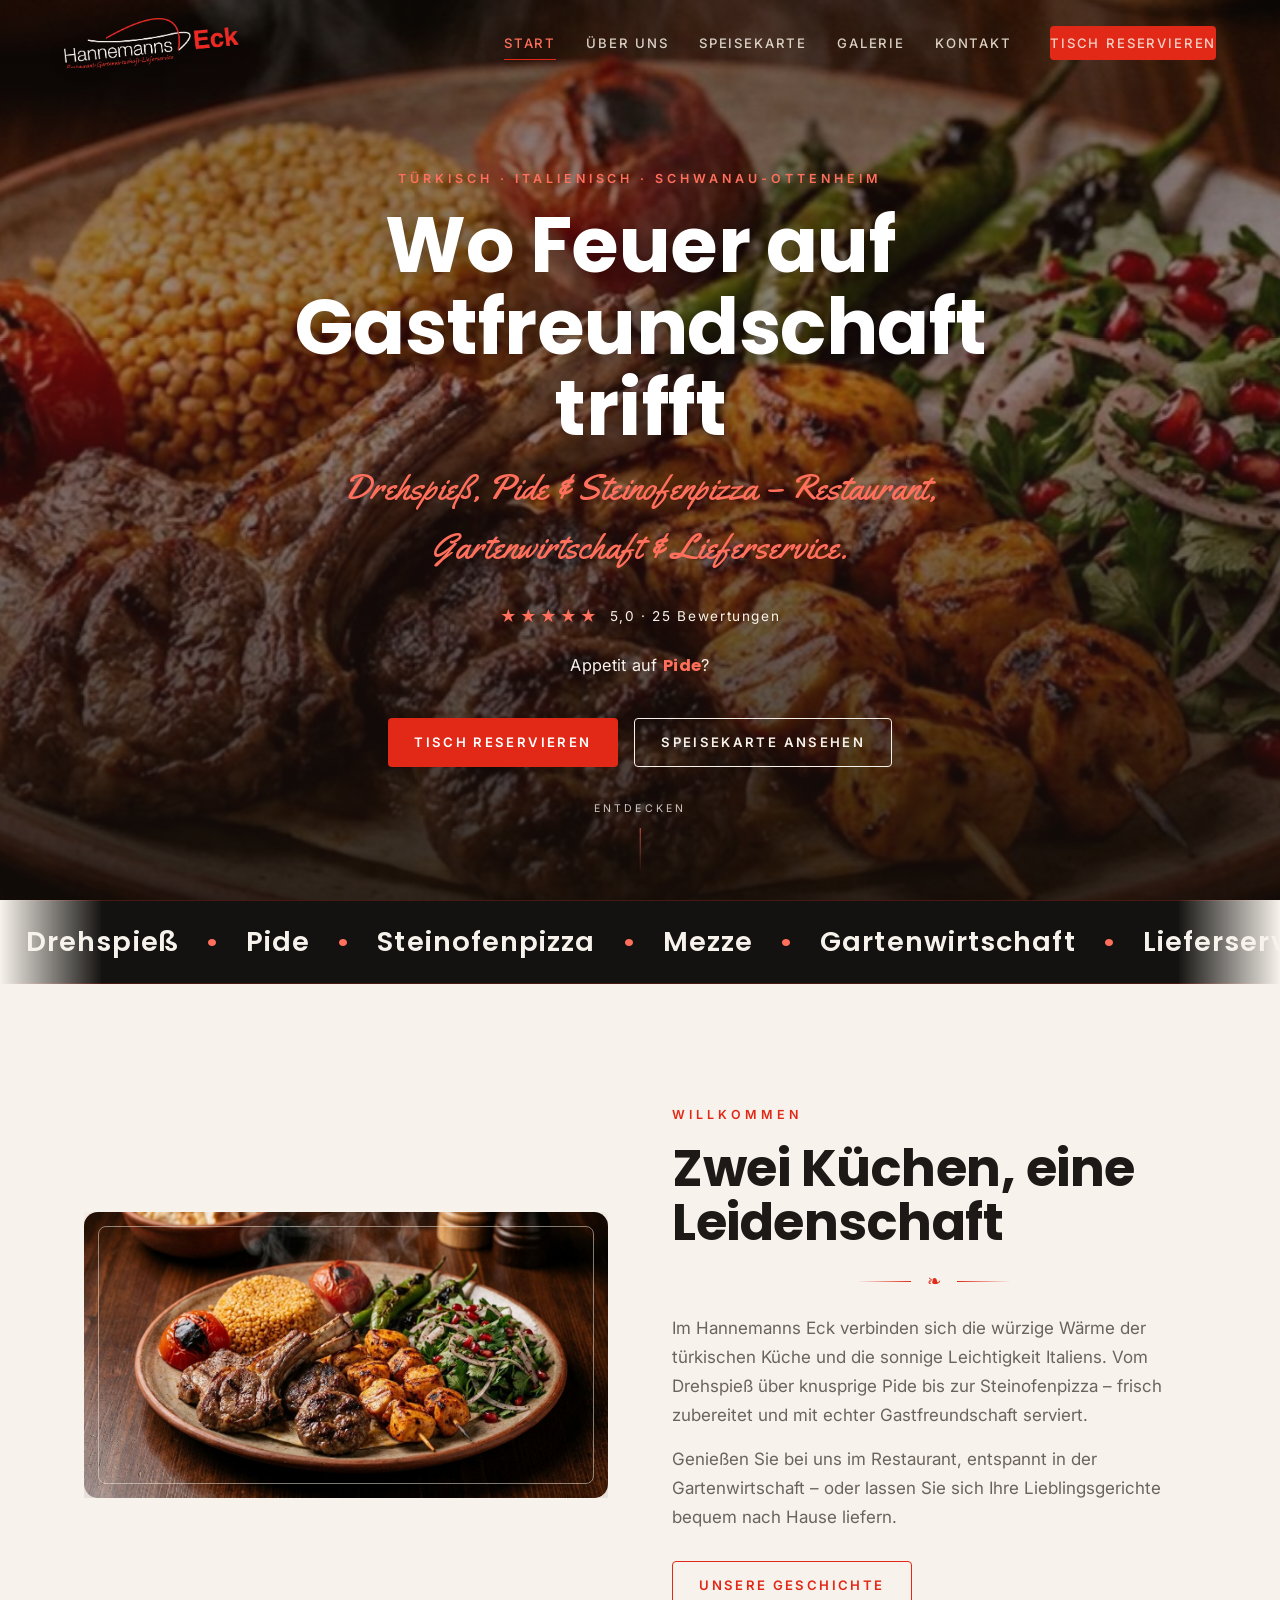
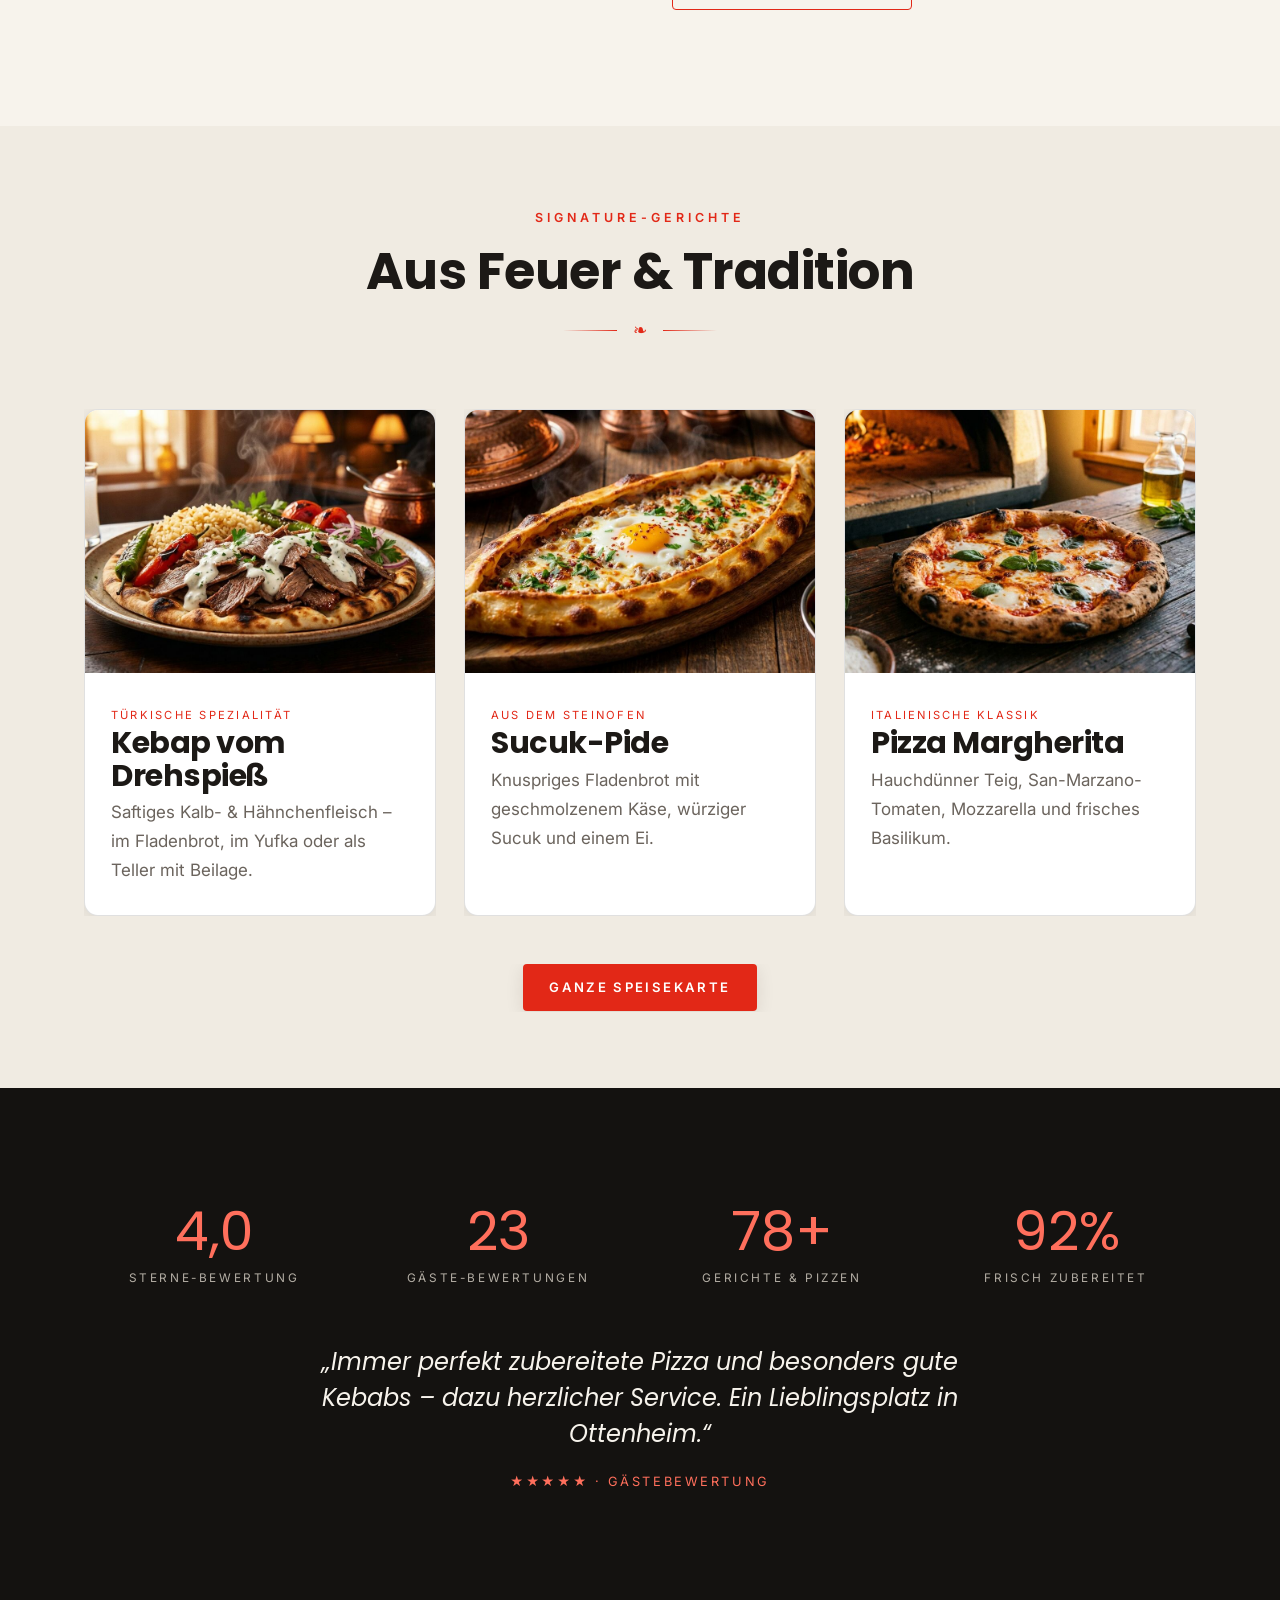
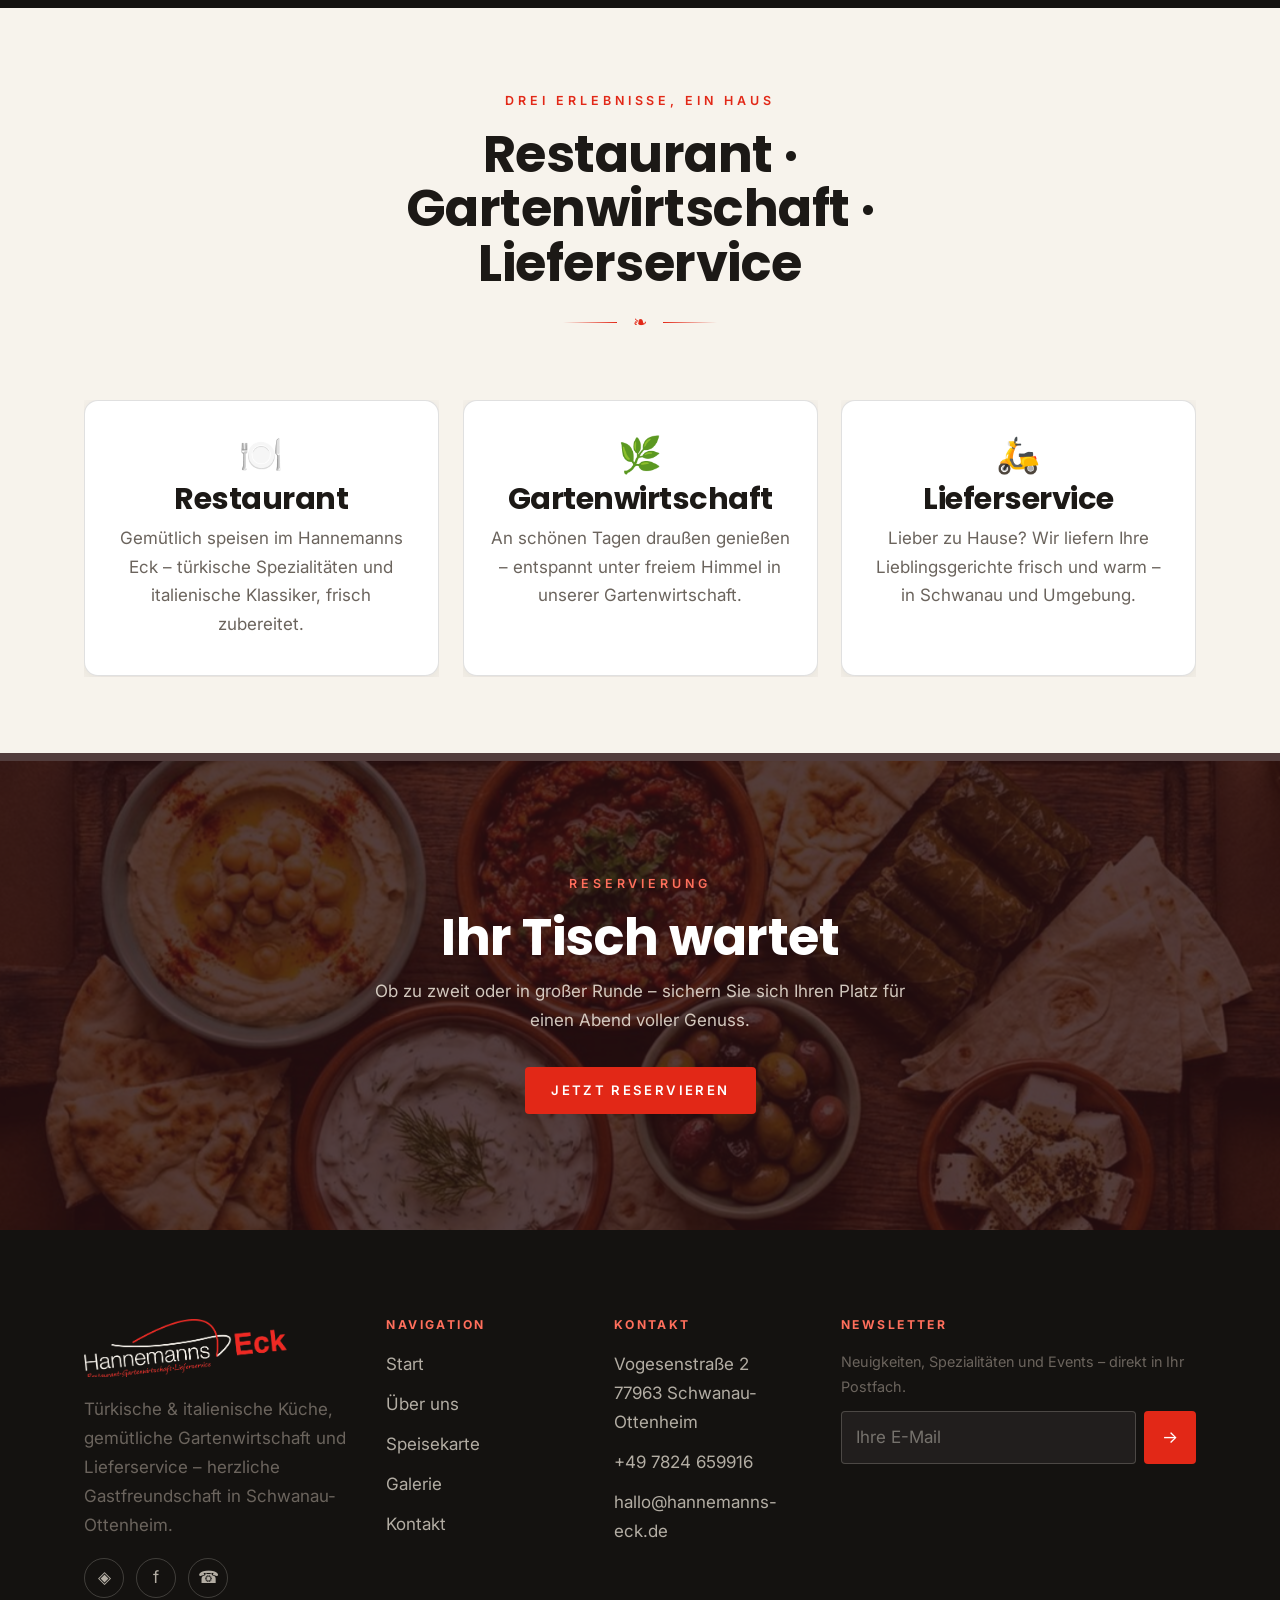
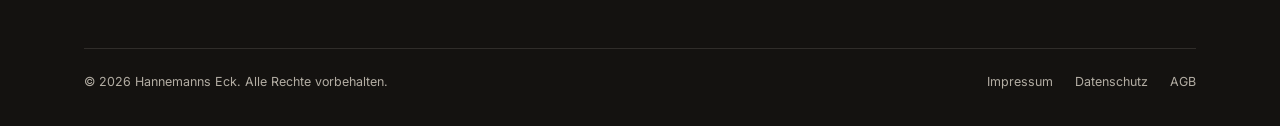
==== index.html @ 6a1253d5 "s" ====
<!DOCTYPE html>
<html lang="de">
<head>
  <meta charset="UTF-8" />
  <script>document.documentElement.className += ' js';</script>
  <meta name="viewport" content="width=device-width, initial-scale=1.0" />
  <title>Hannemanns Eck – Türkische & Italienische Küche in Schwanau</title>
  <meta name="description" content="Hannemanns Eck in Schwanau-Ottenheim – türkische & italienische Küche: Kebap vom Drehspieß, Pide, Pizza aus dem Steinofen. Restaurant, Gartenwirtschaft & Lieferservice. 5,0/5 Sterne. Jetzt Tisch reservieren." />
  <link rel="canonical" href="https://www.hannemanns-eck.de/" />
  <meta name="theme-color" content="#141210" />
  <!-- Open Graph -->
  <meta property="og:type" content="restaurant" />
  <meta property="og:title" content="Hannemanns Eck – Türkische & Italienische Küche" />
  <meta property="og:description" content="Mediterrane Gastfreundschaft in Schwanau – vom Holzkohlegrill bis zur Steinofenpizza." />
  <meta property="og:locale" content="de_DE" />
  <meta property="og:image" content="assets/img/kebap.png" />
  <link rel="icon" type="image/x-icon" href="assets/img/favicon.ico" />
  <link rel="icon" type="image/png" sizes="32x32" href="assets/img/favicon-32.png" />
  <link rel="icon" type="image/png" sizes="16x16" href="assets/img/favicon-16.png" />
  <link rel="apple-touch-icon" href="assets/img/apple-touch-icon.png" />
  <link rel="stylesheet" href="assets/css/style.css" />
  <!-- Strukturierte Daten: lokale Gastronomie -->
  <script type="application/ld+json">
  {
    "@context": "https://schema.org",
    "@type": "Restaurant",
    "name": "Hannemanns Eck",
    "servesCuisine": ["Türkisch", "Italienisch", "Mediterran"],
    "priceRange": "€€",
    "telephone": "+497824659916",
    "address": {
      "@type": "PostalAddress",
      "streetAddress": "Vogesenstraße 2",
      "postalCode": "77963",
      "addressLocality": "Schwanau",
      "addressCountry": "DE"
    },
    "image": "assets/img/kebap.png",
    "aggregateRating": { "@type": "AggregateRating", "ratingValue": "5", "bestRating": "5", "ratingCount": "25" },
    "openingHours": ["Tu-Th 11:00-22:00", "Fr-Sa 11:00-23:00", "Su 12:00-22:00"],
    "acceptsReservations": "True"
  }
  </script>
</head>
<body>
  <a class="skip-link" href="#main">Zum Inhalt springen</a>

  <!-- ============ Navigation ============ -->
  <header class="nav" id="nav">
    <a class="nav__brand" href="index.html" aria-label="Hannemanns Eck – Startseite"><img src="assets/img/logo-light.png" alt="Hannemanns Eck" /></a>
    <nav class="nav__links" aria-label="Hauptnavigation">
      <a href="index.html" aria-current="page">Start</a>
      <a href="ueber-uns.html">Über uns</a>
      <a href="speisekarte.html">Speisekarte</a>
      <a href="galerie.html">Galerie</a>
      <a href="kontakt.html">Kontakt</a>
      <a class="btn btn--gold nav__cta" href="reservierung.html">Tisch reservieren</a>
    </nav>
    <button class="nav__toggle" aria-label="Menü öffnen" aria-expanded="false" aria-controls="nav">
      <span></span><span></span><span></span>
    </button>
  </header>

  <main id="main">
    <!-- ============ Hero ============ -->
    <section class="hero">
      <div class="hero__bg" data-parallax="0.18"><img src="assets/img/grill.png" alt="Üppige gemischte Grillplatte mit Spezialitäten vom Drehspieß" fetchpriority="high" /></div>
      <div class="hero__inner">
        <span class="eyebrow on-dark" data-anim="1">Türkisch · Italienisch · Schwanau-Ottenheim</span>
        <h1 data-anim="2">Wo Feuer auf<br>Gastfreundschaft trifft</h1>
        <p class="hero__sub" data-anim="3">Drehspieß, Pide & Steinofenpizza – Restaurant, Gartenwirtschaft & Lieferservice.</p>
        <div class="hero__rating" data-anim="3"><span class="stars">★★★★★</span> 5,0 · 25 Bewertungen</div>
        <p class="hero__kicker" data-anim="4">Appetit auf <span class="rotator" data-words="Drehspieß|Pide|Steinofenpizza|Mezze|Lahmacun">Drehspieß</span>?</p>
        <div class="hero__actions" data-anim="4">
          <a class="btn btn--gold" href="reservierung.html">Tisch reservieren</a>
          <a class="btn btn--ghost" href="speisekarte.html">Speisekarte ansehen</a>
        </div>
      </div>
      <span class="scroll-cue">Entdecken</span>
    </section>

    <!-- ============ Laufband (Spezialitäten) ============ -->
    <div class="marquee" aria-label="Unsere Spezialitäten">
      <div class="marquee__track">
        <span>Drehspieß</span><span class="dot">•</span><span>Pide</span><span class="dot">•</span><span>Steinofenpizza</span><span class="dot">•</span><span>Mezze</span><span class="dot">•</span><span>Gartenwirtschaft</span><span class="dot">•</span><span>Lieferservice</span><span class="dot">•</span><span>Antipasti</span><span class="dot">•</span><span>Dürüm</span><span class="dot">•</span><span>Drehspieß</span><span class="dot">•</span><span>Pide</span><span class="dot">•</span><span>Steinofenpizza</span><span class="dot">•</span><span>Mezze</span><span class="dot">•</span><span>Gartenwirtschaft</span><span class="dot">•</span><span>Lieferservice</span><span class="dot">•</span><span>Antipasti</span><span class="dot">•</span><span>Dürüm</span><span class="dot">•</span>
      </div>
    </div>

    <!-- ============ Intro / Philosophie ============ -->
    <section class="section">
      <div class="container split">
        <div class="split__media" data-reveal>
          <img src="assets/img/grill.png" alt="Üppige gemischte Grillplatte mit Lammkoteletts, Köfte und Hähnchenspießen" loading="lazy" />
          <span class="frame"></span>
        </div>
        <div data-reveal data-reveal-delay="1">
          <span class="eyebrow">Willkommen</span>
          <h2>Zwei Küchen, eine Leidenschaft</h2>
          <div class="script-divider">❧</div>
          <p>Im Hannemanns Eck verbinden sich die würzige Wärme der türkischen Küche und die sonnige Leichtigkeit Italiens. Vom Drehspieß über knusprige Pide bis zur Steinofenpizza – frisch zubereitet und mit echter Gastfreundschaft serviert.</p>
          <p style="margin-top:1rem">Genießen Sie bei uns im Restaurant, entspannt in der Gartenwirtschaft – oder lassen Sie sich Ihre Lieblingsgerichte bequem nach Hause liefern.</p>
          <a class="btn btn--outline" style="margin-top:1.8rem" href="ueber-uns.html">Unsere Geschichte</a>
        </div>
      </div>
    </section>

    <!-- ============ Signature-Gerichte ============ -->
    <section class="section section--tight" style="background:var(--bg-alt)">
      <div class="container">
        <div class="section-head" data-reveal>
          <span class="eyebrow">Signature-Gerichte</span>
          <h2>Aus Feuer & Tradition</h2>
          <div class="script-divider">❧</div>
        </div>
        <div class="cards">
          <article class="card" data-reveal>
            <div class="card__img"><img src="assets/img/kebap.png" alt="Kebap vom Drehspieß mit Salat und Fladenbrot" loading="lazy" /></div>
            <div class="card__body"><span class="card__tag">Türkische Spezialität</span><h3>Kebap vom Drehspieß</h3><p>Saftiges Kalb- & Hähnchenfleisch – im Fladenbrot, im Yufka oder als Teller mit Beilage.</p></div>
          </article>
          <article class="card" data-reveal data-reveal-delay="1">
            <div class="card__img"><img src="assets/img/pide.png" alt="Goldene Pide mit Sucuk, Käse und Ei" loading="lazy" /></div>
            <div class="card__body"><span class="card__tag">Aus dem Steinofen</span><h3>Sucuk-Pide</h3><p>Knuspriges Fladenbrot mit geschmolzenem Käse, würziger Sucuk und einem Ei.</p></div>
          </article>
          <article class="card" data-reveal data-reveal-delay="2">
            <div class="card__img"><img src="assets/img/pizza.png" alt="Holzofenpizza Margherita mit Mozzarella und frischem Basilikum" loading="lazy" /></div>
            <div class="card__body"><span class="card__tag">Italienische Klassik</span><h3>Pizza Margherita</h3><p>Hauchdünner Teig, San-Marzano-Tomaten, Mozzarella und frisches Basilikum.</p></div>
          </article>
        </div>
        <div class="text-center" style="margin-top:3rem" data-reveal><a class="btn btn--primary" href="speisekarte.html">Ganze Speisekarte</a></div>
      </div>
    </section>

    <!-- ============ Bewertungen / Stats ============ -->
    <section class="section section--dark">
      <div class="container">
        <div class="stats">
          <div class="stat" data-reveal><div class="stat__num"><span data-count="5" data-suffix=",0">5,0</span></div><div class="stat__label">Sterne-Bewertung</div></div>
          <div class="stat" data-reveal data-reveal-delay="1"><div class="stat__num"><span data-count="25" data-suffix="">25</span></div><div class="stat__label">Gäste-Bewertungen</div></div>
          <div class="stat" data-reveal data-reveal-delay="2"><div class="stat__num"><span data-count="85" data-suffix="+">85+</span></div><div class="stat__label">Gerichte & Pizzen</div></div>
          <div class="stat" data-reveal data-reveal-delay="3"><div class="stat__num"><span data-count="100" data-suffix="%">100%</span></div><div class="stat__label">Frisch zubereitet</div></div>
        </div>
        <blockquote class="text-center" style="max-width:720px;margin:3.5rem auto 0" data-reveal>
          <p style="font-family:var(--font-serif);font-style:italic;font-size:1.5rem;color:var(--cream);line-height:1.5">„Immer perfekt zubereitete Pizza und besonders gute Kebabs – dazu herzlicher Service. Ein Lieblingsplatz in Ottenheim.“</p>
          <span style="display:block;margin-top:1.2rem;color:var(--gold-bright);letter-spacing:0.2em;font-size:0.8rem;text-transform:uppercase">★★★★★ · Gästebewertung</span>
        </blockquote>
      </div>
    </section>

    <!-- ============ Konzept ============ -->
    <section class="section section--tight">
      <div class="container">
        <div class="section-head" data-reveal>
          <span class="eyebrow">Drei Erlebnisse, ein Haus</span>
          <h2>Restaurant · Gartenwirtschaft · Lieferservice</h2>
          <div class="script-divider">❧</div>
        </div>
        <div class="concept">
          <div class="concept__item" data-reveal><div class="concept__ic">🍽️</div><h3>Restaurant</h3><p>Gemütlich speisen im Hannemanns Eck – türkische Spezialitäten und italienische Klassiker, frisch zubereitet.</p></div>
          <div class="concept__item" data-reveal data-reveal-delay="1"><div class="concept__ic">🌿</div><h3>Gartenwirtschaft</h3><p>An schönen Tagen draußen genießen – entspannt unter freiem Himmel in unserer Gartenwirtschaft.</p></div>
          <div class="concept__item" data-reveal data-reveal-delay="2"><div class="concept__ic">🛵</div><h3>Lieferservice</h3><p>Lieber zu Hause? Wir liefern Ihre Lieblingsgerichte frisch und warm – in Schwanau und Umgebung.</p></div>
        </div>
      </div>
    </section>

    <!-- ============ CTA-Band ============ -->
    <section class="section cta-band">
      <div class="cta-band__bg" data-parallax="0.12"><img src="assets/img/mezze.png" alt="Reich gedeckte Tafel mit Mezze und Antipasti" loading="lazy" /></div>
      <div class="container" data-reveal>
        <span class="eyebrow on-dark">Reservierung</span>
        <h2>Ihr Tisch wartet</h2>
        <p>Ob zu zweit oder in großer Runde – sichern Sie sich Ihren Platz für einen Abend voller Genuss.</p>
        <a class="btn btn--gold" href="reservierung.html">Jetzt reservieren</a>
      </div>
    </section>
  </main>

  <!-- ============ Footer (FOOTER_PLACEHOLDER) ============ -->
  <footer class="footer">
    <div class="container">
      <div class="footer__grid">
        <div class="footer__brand">
          <img src="assets/img/logo-light.png" alt="Hannemanns Eck" style="height:58px;width:auto" />
          <p style="margin-top:18px;max-width:280px">Türkische & italienische Küche, gemütliche Gartenwirtschaft und Lieferservice – herzliche Gastfreundschaft in Schwanau-Ottenheim.</p>
          <div class="socials" style="margin-top:18px">
            <a href="#" aria-label="Instagram">◈</a>
            <a href="#" aria-label="Facebook">f</a>
            <a href="https://wa.me/497824659916" aria-label="WhatsApp">☎</a>
          </div>
        </div>
        <div>
          <h4>Navigation</h4>
          <ul class="footer__links">
            <li><a href="index.html">Start</a></li>
            <li><a href="ueber-uns.html">Über uns</a></li>
            <li><a href="speisekarte.html">Speisekarte</a></li>
            <li><a href="galerie.html">Galerie</a></li>
            <li><a href="kontakt.html">Kontakt</a></li>
          </ul>
        </div>
        <div>
          <h4>Kontakt</h4>
          <ul class="footer__links">
            <li><a href="https://www.openstreetmap.org/search?query=Vogesenstraße%202%2077963%20Schwanau" target="_blank" rel="noopener">Vogesenstraße 2<br>77963 Schwanau-Ottenheim</a></li>
            <li><a href="tel:+497824659916">+49 7824 659916</a></li>
            <li><a href="mailto:hallo@hannemanns-eck.de">hallo@hannemanns-eck.de</a></li>
          </ul>
        </div>
        <div>
          <h4>Newsletter</h4>
          <p style="font-size:0.9rem">Neuigkeiten, Spezialitäten und Events – direkt in Ihr Postfach.</p>
          <form class="newsletter" data-confirm="news-success" novalidate>
      <!-- Spamschutz (Honeypot) - von Menschen unsichtbar -->
      <input type="text" name="_gotcha" tabindex="-1" autocomplete="off" aria-hidden="true" style="position:absolute;left:-9999px;width:1px;height:1px;opacity:0" />
            <input type="email" name="email" required placeholder="Ihre E-Mail" aria-label="E-Mail für Newsletter" />
            <button type="submit" aria-label="Abonnieren">→</button>
          </form>
          <div class="form-success" id="news-success" role="status" aria-live="polite" style="margin-top:12px;font-size:0.86rem"><strong>Willkommen!</strong> Bitte bestätigen Sie Ihre Anmeldung.</div>
        </div>
      </div>
      <div class="footer__bottom">
        <span>© <span data-year>2026</span> Hannemanns Eck. Alle Rechte vorbehalten.</span>
        <span>
          <a href="#">Impressum</a>
          <a href="#">Datenschutz</a>
          <a href="#">AGB</a>
        </span>
      </div>
    </div>
  </footer>

  <script src="assets/js/main.js" defer></script>
</body>
</html>
---- assets/css/style.css ----
/* =====================================================================
   Hannemanns Eck — Design System
   Warme, edle Palette · Terrakotta · Bordeaux · Gold · Creme · Holz
   Serif (Cormorant/Playfair) für Headlines, Sans (Inter) für Fließtext
   ===================================================================== */

/* --- Google Fonts (mit robusten Fallbacks für Offline-Betrieb) --- */
@import url('https://fonts.googleapis.com/css2?family=Poppins:wght@400;500;600;700;800&family=Inter:wght@300;400;500;600&family=Yellowtail&display=swap');

/* ============================ Tokens ============================ */
:root {
  /* Farben — Markenidentität aus dem Logo: Schwarz · Rot · Creme */
  --bordeaux: #1e1b19;
  --bordeaux-deep: #141210;
  --terracotta: #e22817;
  --terracotta-soft: #ef5a45;
  --gold: #e22817;
  --gold-bright: #ff6f5c;
  --cream: #f7f3ec;
  --cream-dim: #ece5d9;
  --wood: #1c1916;
  --charcoal: #141210;
  --ink: #1a1714;

  /* Funktionale Variablen (Light-Basis) */
  --bg: var(--cream);
  --bg-alt: #f0ebe2;
  --surface: #ffffff;
  --text: #1c1916;
  --text-soft: #6b645d;
  --line: rgba(20, 18, 16, 0.13);
  --accent: var(--terracotta);
  --accent-2: var(--gold);

  /* Typografie */
  --font-serif: 'Poppins', 'Inter', Helvetica, Arial, sans-serif;
  --font-sans: 'Inter', -apple-system, BlinkMacSystemFont, 'Segoe UI', Roboto, Helvetica, Arial, sans-serif;
  --font-script: 'Yellowtail', 'Segoe Script', 'Brush Script MT', cursive;

  /* Maße */
  --maxw: 1240px;
  --gutter: clamp(20px, 5vw, 64px);
  --radius: 4px;
  --radius-lg: 14px;
  --shadow-sm: 0 4px 18px rgba(42, 27, 19, 0.10);
  --shadow-md: 0 18px 50px rgba(42, 27, 19, 0.18);
  --shadow-gold: 0 10px 40px rgba(226, 40, 23, 0.30);
  --ease: cubic-bezier(0.22, 1, 0.36, 1);
  --ease-lux: cubic-bezier(0.16, 1, 0.3, 1); /* langsames, edles Expo-Out (LVMH-Stil) */
  --t-fast: 0.25s var(--ease);
  --t: 0.5s var(--ease);
}

/* ============================ Reset ============================ */
*, *::before, *::after { box-sizing: border-box; }
* { margin: 0; }
html { scroll-behavior: smooth; -webkit-text-size-adjust: 100%; }
body {
  font-family: var(--font-sans);
  font-weight: 400;
  color: var(--text);
  background: var(--bg);
  line-height: 1.7;
  font-size: 17px;
  -webkit-font-smoothing: antialiased;
  text-rendering: optimizeLegibility;
  overflow-x: hidden;
}
img { max-width: 100%; display: block; }
a { color: inherit; text-decoration: none; }
button { font: inherit; cursor: pointer; border: none; background: none; color: inherit; }
ul { list-style: none; padding: 0; }
input, select, textarea { font: inherit; color: inherit; }
:focus-visible { outline: 2px solid var(--gold); outline-offset: 3px; border-radius: 2px; }

/* Skip-Link (Barrierefreiheit) */
.skip-link {
  position: absolute; left: 12px; top: -60px;
  background: var(--bordeaux); color: var(--cream);
  padding: 12px 20px; border-radius: var(--radius); z-index: 2000;
  transition: top var(--t-fast);
}
.skip-link:focus { top: 12px; }

/* ========================= Typografie ========================= */
h1, h2, h3, h4 { font-family: var(--font-serif); font-weight: 700; line-height: 1.06; letter-spacing: -0.5px; }
h1 { font-size: clamp(2.6rem, 6vw, 4.8rem); }
h2 { font-size: clamp(2rem, 4.2vw, 3.2rem); }
h3 { font-size: clamp(1.4rem, 2.4vw, 1.9rem); }
p { color: var(--text-soft); }
.lead { font-size: 1.18rem; color: var(--text-soft); }

.eyebrow {
  display: inline-block;
  font-family: var(--font-sans);
  font-size: 0.78rem; font-weight: 600;
  letter-spacing: 0.32em; text-transform: uppercase;
  color: var(--terracotta);
  margin-bottom: 1rem;
}
.eyebrow.on-dark { color: var(--gold-bright); }

.script-divider {
  display: flex; align-items: center; justify-content: center;
  gap: 16px; color: var(--gold); margin: 1.1rem 0;
}
.script-divider::before, .script-divider::after {
  content: ""; height: 1px; width: 54px;
  background: linear-gradient(90deg, transparent, var(--gold));
}
.script-divider::after { background: linear-gradient(90deg, var(--gold), transparent); }

/* ========================= Layout ========================= */
.container { width: 100%; max-width: var(--maxw); margin-inline: auto; padding-inline: var(--gutter); }
.section { padding-block: clamp(64px, 9vw, 130px); }
.section--tight { padding-block: clamp(48px, 6vw, 80px); }
.section--dark { background: var(--bordeaux-deep); color: var(--cream); }
.section--dark p { color: rgba(246, 239, 227, 0.75); }
.section--wood { background: var(--wood); color: var(--cream); }
.section--wood p { color: rgba(246, 239, 227, 0.72); }
.section-head { max-width: 680px; margin: 0 auto clamp(36px, 5vw, 64px); text-align: center; }
.text-center { text-align: center; }

/* ========================= Buttons ========================= */
.btn {
  display: inline-flex; align-items: center; gap: 0.6em;
  padding: 0.95em 2em;
  font-family: var(--font-sans); font-size: 0.82rem; font-weight: 600;
  letter-spacing: 0.18em; text-transform: uppercase;
  border-radius: var(--radius); position: relative; overflow: hidden;
  transition: transform var(--t-fast), box-shadow var(--t-fast), background var(--t-fast), color var(--t-fast);
  will-change: transform;
}
.btn--primary { background: var(--terracotta); color: #fff; box-shadow: var(--shadow-sm); }
.btn--primary:hover { background: #b81f0f; transform: translateY(-3px); box-shadow: var(--shadow-md); }
.btn--gold { background: var(--gold); color: #fff; }
.btn--gold:hover { background: var(--gold-bright); transform: translateY(-3px); box-shadow: var(--shadow-gold); }
.btn--ghost { border: 1px solid currentColor; color: var(--cream); }
.btn--ghost:hover { background: var(--cream); color: var(--ink); transform: translateY(-3px); }
.btn--outline { border: 1px solid var(--terracotta); color: var(--terracotta); }
.btn--outline:hover { background: var(--terracotta); color: #fff; transform: translateY(-3px); }

/* ===================== Navigation (sticky) ===================== */
.nav {
  position: fixed; inset: 0 0 auto 0; z-index: 1000;
  display: flex; align-items: center; justify-content: space-between;
  padding: 18px var(--gutter);
  transition: background var(--t), padding var(--t), box-shadow var(--t), border-color var(--t);
  border-bottom: 1px solid transparent;
}
.nav--scrolled {
  background: rgba(26, 18, 13, 0.85);
  -webkit-backdrop-filter: blur(14px); backdrop-filter: blur(14px);
  padding-block: 12px; box-shadow: 0 8px 30px rgba(0,0,0,0.25);
  border-bottom-color: rgba(200, 162, 83, 0.2);
}
.nav__brand { display: flex; flex-direction: column; line-height: 1; color: var(--cream); z-index: 2; }
.nav__brand b { font-family: var(--font-serif); font-size: 1.5rem; font-weight: 600; letter-spacing: 0.5px; }
.nav__brand span { font-size: 0.62rem; letter-spacing: 0.34em; text-transform: uppercase; color: var(--gold-bright); margin-top: 3px; }
.nav__links { display: flex; align-items: center; gap: 30px; }
.nav__links a {
  color: rgba(246,239,227,0.86); font-size: 0.82rem; font-weight: 500;
  letter-spacing: 0.14em; text-transform: uppercase; position: relative; padding: 6px 0;
  transition: color var(--t-fast);
}
.nav__links a::after {
  content: ""; position: absolute; left: 0; bottom: 0; height: 1.5px; width: 0;
  background: var(--gold); transition: width var(--t-fast);
}
.nav__links a:hover { color: #fff; }
.nav__links a:hover::after, .nav__links a[aria-current="page"]::after { width: 100%; }
.nav__links a[aria-current="page"] { color: var(--gold-bright); }
.nav__cta { margin-left: 8px; }
.nav__toggle { display: none; width: 42px; height: 42px; color: var(--cream); z-index: 2; }
.nav__toggle span { display: block; width: 26px; height: 2px; background: currentColor; margin: 5px auto; transition: transform var(--t-fast), opacity var(--t-fast); }
.nav.open .nav__toggle span:nth-child(1) { transform: translateY(7px) rotate(45deg); }
.nav.open .nav__toggle span:nth-child(2) { opacity: 0; }
.nav.open .nav__toggle span:nth-child(3) { transform: translateY(-7px) rotate(-45deg); }

@media (max-width: 940px) {
  .nav__toggle { display: block; }
  .nav__links {
    position: fixed; inset: 0; flex-direction: column; justify-content: center;
    gap: 26px; background: rgba(20, 13, 9, 0.97);
    -webkit-backdrop-filter: blur(10px); backdrop-filter: blur(10px);
    transform: translateX(100%); transition: transform var(--t); padding: 40px;
  }
  .nav.open .nav__links { transform: translateX(0); }
  .nav__links a { font-size: 1.1rem; }
}

/* ============================ Hero ============================ */
.hero { position: relative; min-height: 100svh; display: grid; place-items: center; text-align: center; color: var(--cream); overflow: hidden; }
.hero__bg { position: absolute; inset: -8% 0 0 0; z-index: -2; }
.hero__bg img { width: 100%; height: 116%; object-fit: cover; }
.hero::after {
  content: ""; position: absolute; inset: 0; z-index: -1;
  background: linear-gradient(180deg, rgba(20,13,9,0.55) 0%, rgba(40,18,18,0.45) 40%, rgba(20,13,9,0.85) 100%);
}
.hero__inner { padding: 120px var(--gutter) 90px; max-width: 920px; }
.hero h1 { color: #fff; text-shadow: 0 2px 30px rgba(0,0,0,0.4); }
.hero__sub { font-family: var(--font-script); font-size: clamp(1.5rem, 3vw, 2.2rem); color: var(--gold-bright); margin-top: 0.5rem; }
.hero__rating { display: inline-flex; align-items: center; gap: 10px; margin-top: 1.6rem; color: var(--cream); font-size: 0.85rem; letter-spacing: 0.12em; }
.hero__rating .stars { color: var(--gold-bright); letter-spacing: 3px; font-size: 1rem; }
.hero__actions { display: flex; gap: 16px; justify-content: center; flex-wrap: wrap; margin-top: 2.4rem; }
.scroll-cue { position: absolute; bottom: 26px; left: 50%; transform: translateX(-50%); color: var(--cream); font-size: 0.66rem; letter-spacing: 0.3em; text-transform: uppercase; opacity: 0.8; }
.scroll-cue::after { content: ""; display: block; width: 1px; height: 46px; margin: 10px auto 0; background: linear-gradient(var(--gold-bright), transparent); animation: cue 2s var(--ease) infinite; }
@keyframes cue { 0% { transform: scaleY(0); transform-origin: top; } 50% { transform: scaleY(1); transform-origin: top; } 51% { transform-origin: bottom; } 100% { transform: scaleY(0); transform-origin: bottom; } }

/* Page-Hero (Unterseiten) */
.pagehero { position: relative; min-height: 56vh; display: grid; place-items: center; text-align: center; color: var(--cream); overflow: hidden; }
.pagehero__bg { position: absolute; inset: 0; z-index: -2; }
.pagehero__bg img { width: 100%; height: 100%; object-fit: cover; }
.pagehero::after { content: ""; position: absolute; inset: 0; z-index: -1; background: linear-gradient(180deg, rgba(20,13,9,0.6), rgba(40,18,18,0.7)); }
.pagehero__inner { padding: 150px var(--gutter) 70px; }
.pagehero h1 { color: #fff; }
.pagehero p { color: rgba(246,239,227,0.85); max-width: 560px; margin: 0.8rem auto 0; }

/* ===================== Animation: Reveal ===================== */
/* ---------- Scroll-Reveal: LVMH-inspirierter Vorhang/Mask-Reveal ----------
   Inhalt steigt langsam mit weichem Expo-Easing auf und wird dabei wie hinter
   einer Kante hervorgeschoben (clip-path). main.js entfernt das clip-path nach
   Abschluss (Klasse .reveal-done), damit Schatten nicht beschnitten werden. */
.js [data-reveal] {
  opacity: 0;
  transform: translateY(54px);
  clip-path: inset(0 0 100% 0);
  transition: opacity 1.2s var(--ease-lux), transform 1.3s var(--ease-lux), clip-path 1.3s var(--ease-lux);
  will-change: opacity, transform, clip-path;
}
[data-reveal].in { opacity: 1; transform: none; clip-path: inset(0 0 0 0); }
[data-reveal].reveal-done { clip-path: none; }
[data-reveal-delay="1"] { transition-delay: 0.12s; }
[data-reveal-delay="2"] { transition-delay: 0.24s; }
[data-reveal-delay="3"] { transition-delay: 0.36s; }
[data-reveal-delay="4"] { transition-delay: 0.48s; }
[data-reveal-delay="5"] { transition-delay: 0.6s; }
[data-reveal-delay="6"] { transition-delay: 0.72s; }
.hero [data-anim] { opacity: 0; transform: translateY(26px); animation: heroIn 1s var(--ease) forwards; }
.hero [data-anim="1"] { animation-delay: 0.2s; }
.hero [data-anim="2"] { animation-delay: 0.45s; }
.hero [data-anim="3"] { animation-delay: 0.7s; }
.hero [data-anim="4"] { animation-delay: 0.95s; }
@keyframes heroIn { to { opacity: 1; transform: none; } }

/* Page-Transition (Fade beim Laden) */
body { animation: pageIn 0.6s var(--ease); }
@keyframes pageIn { from { opacity: 0; } to { opacity: 1; } }

/* ===================== Split / About ===================== */
.split { display: grid; grid-template-columns: 1fr 1fr; gap: clamp(32px, 5vw, 80px); align-items: center; }
.split--reverse .split__media { order: 2; }
.split__media { position: relative; border-radius: var(--radius-lg); overflow: hidden; box-shadow: var(--shadow-md); }
.split__media img { width: 100%; height: 100%; object-fit: cover; transition: transform 1.2s var(--ease); }
.split__media:hover img { transform: scale(1.05); }
.split__media .frame { position: absolute; inset: 14px; border: 1px solid rgba(246,239,227,0.5); border-radius: 8px; pointer-events: none; }
@media (max-width: 820px) { .split { grid-template-columns: 1fr; } .split--reverse .split__media { order: 0; } }

/* ===================== Highlight Cards ===================== */
.cards { display: grid; grid-template-columns: repeat(3, 1fr); gap: 28px; }
@media (max-width: 880px) { .cards { grid-template-columns: 1fr; max-width: 460px; margin-inline: auto; } }
.card {
  background: var(--surface); border-radius: var(--radius-lg); overflow: hidden;
  box-shadow: var(--shadow-sm); transition: transform var(--t), box-shadow var(--t);
  border: 1px solid var(--line);
}
.card:hover { transform: translateY(-8px); box-shadow: var(--shadow-md); }
.card__img { aspect-ratio: 4 / 3; overflow: hidden; }
.card__img img { width: 100%; height: 100%; object-fit: cover; transition: transform 1s var(--ease); }
.card:hover .card__img img { transform: scale(1.08); }
.card__body { padding: 26px 26px 30px; }
.card__body h3 { margin-bottom: 0.4rem; }
.card__tag { font-size: 0.7rem; letter-spacing: 0.2em; text-transform: uppercase; color: var(--gold); }

/* ===================== Stats / Bewertung ===================== */
.stats { display: grid; grid-template-columns: repeat(4, 1fr); gap: 24px; text-align: center; }
@media (max-width: 720px) { .stats { grid-template-columns: repeat(2, 1fr); } }
.stat__num { font-family: var(--font-serif); font-size: clamp(2.4rem, 5vw, 3.4rem); color: var(--gold-bright); line-height: 1; }
.stat__label { font-size: 0.74rem; letter-spacing: 0.22em; text-transform: uppercase; margin-top: 0.6rem; color: rgba(246,239,227,0.7); }

/* ===================== Speisekarte ===================== */
.menu-filter { display: flex; flex-wrap: wrap; gap: 10px; justify-content: center; margin-bottom: 48px; }
.menu-filter button {
  padding: 0.6em 1.4em; border: 1px solid var(--line); border-radius: 999px;
  font-size: 0.78rem; letter-spacing: 0.14em; text-transform: uppercase; color: var(--text-soft);
  transition: all var(--t-fast); background: var(--surface);
}
.menu-filter button:hover { border-color: var(--terracotta); color: var(--terracotta); }
.menu-filter button.active { background: var(--terracotta); border-color: var(--terracotta); color: #fff; }

.menu-cat { margin-bottom: clamp(48px, 7vw, 86px); }
.menu-cat__head { display: flex; align-items: center; gap: 20px; margin-bottom: 32px; }
.menu-cat__head h3 { font-size: clamp(1.7rem, 3vw, 2.3rem); white-space: nowrap; }
.menu-cat__head .rule { flex: 1; height: 1px; background: var(--line); }
.menu-grid { display: grid; grid-template-columns: 1fr 1fr; gap: 14px 48px; }
@media (max-width: 760px) { .menu-grid { grid-template-columns: 1fr; } }
.dish { display: grid; grid-template-columns: 1fr auto; gap: 6px 14px; padding: 16px 0; border-bottom: 1px dashed var(--line); align-items: baseline; }
.dish__name { font-family: var(--font-serif); font-size: 1.28rem; font-weight: 600; color: var(--ink); }
.dish__price { font-family: var(--font-serif); font-size: 1.18rem; color: var(--terracotta); font-weight: 600; white-space: nowrap; }
.dish__desc { grid-column: 1 / -1; font-size: 0.93rem; color: var(--text-soft); }
.dish__badge { display: inline-block; font-size: 0.62rem; letter-spacing: 0.12em; text-transform: uppercase; color: var(--gold); border: 1px solid var(--gold); border-radius: 3px; padding: 1px 6px; margin-left: 8px; vertical-align: middle; }

.menu-feature { display: grid; grid-template-columns: repeat(2, 1fr); gap: 18px; margin-bottom: 60px; }
@media (max-width: 760px) { .menu-feature { grid-template-columns: 1fr; } }
.menu-feature figure { position: relative; border-radius: var(--radius-lg); overflow: hidden; aspect-ratio: 16/10; box-shadow: var(--shadow-sm); }
.menu-feature img { width: 100%; height: 100%; object-fit: cover; transition: transform 1s var(--ease); }
.menu-feature figure:hover img { transform: scale(1.06); }
.menu-feature figcaption { position: absolute; left: 0; bottom: 0; right: 0; padding: 40px 22px 18px; color: #fff; font-family: var(--font-serif); font-size: 1.4rem; background: linear-gradient(transparent, rgba(20,13,9,0.8)); }

/* ===================== Galerie ===================== */
.gallery { display: grid; grid-template-columns: repeat(3, 1fr); grid-auto-rows: 230px; gap: 14px; }
@media (max-width: 860px) { .gallery { grid-template-columns: repeat(2, 1fr); grid-auto-rows: 200px; } }
@media (max-width: 520px) { .gallery { grid-template-columns: 1fr; } }
.gallery figure { position: relative; overflow: hidden; border-radius: var(--radius-lg); cursor: pointer; box-shadow: var(--shadow-sm); }
.gallery figure.tall { grid-row: span 2; }
.gallery figure.wide { grid-column: span 2; }
@media (max-width: 520px) { .gallery figure.tall, .gallery figure.wide { grid-row: auto; grid-column: auto; } }
.gallery img { width: 100%; height: 100%; object-fit: cover; transition: transform 0.9s var(--ease); }
.gallery figure:hover img { transform: scale(1.09); }
.gallery figure::after { content: "\002B"; position: absolute; inset: 0; display: grid; place-items: center; font-size: 2rem; color: #fff; background: rgba(58,15,21,0.0); opacity: 0; transition: all var(--t-fast); }
.gallery figure:hover::after { background: rgba(58,15,21,0.4); opacity: 1; }

/* Lightbox */
.lightbox { position: fixed; inset: 0; z-index: 1500; display: none; place-items: center; background: rgba(15,9,6,0.94); padding: 24px; }
.lightbox.open { display: grid; animation: pageIn 0.3s ease; }
.lightbox img { max-width: 92vw; max-height: 86vh; border-radius: 6px; box-shadow: 0 30px 80px rgba(0,0,0,0.6); }
.lightbox__close, .lightbox__nav { position: absolute; color: var(--cream); font-size: 2rem; width: 56px; height: 56px; display: grid; place-items: center; border-radius: 50%; transition: background var(--t-fast); }
.lightbox__close:hover, .lightbox__nav:hover { background: rgba(255,255,255,0.12); }
.lightbox__close { top: 18px; right: 18px; }
.lightbox__nav { top: 50%; transform: translateY(-50%); }
.lightbox__nav.prev { left: 14px; }
.lightbox__nav.next { right: 14px; }

/* ===================== Formulare ===================== */
.form-card { background: var(--surface); border: 1px solid var(--line); border-radius: var(--radius-lg); box-shadow: var(--shadow-md); padding: clamp(28px, 4vw, 52px); }
.form-grid { display: grid; grid-template-columns: 1fr 1fr; gap: 20px 24px; }
@media (max-width: 640px) { .form-grid { grid-template-columns: 1fr; } }
.field { display: flex; flex-direction: column; gap: 7px; }
.field.full { grid-column: 1 / -1; }
.field label { font-size: 0.74rem; letter-spacing: 0.14em; text-transform: uppercase; color: var(--text-soft); font-weight: 600; }
.field input, .field select, .field textarea {
  padding: 13px 15px; border: 1px solid var(--line); border-radius: var(--radius);
  background: #fff; transition: border-color var(--t-fast), box-shadow var(--t-fast);
}
.field input:focus, .field select:focus, .field textarea:focus { border-color: var(--terracotta); box-shadow: 0 0 0 3px rgba(185,87,47,0.12); outline: none; }
.field textarea { resize: vertical; min-height: 120px; }
.form-note { font-size: 0.8rem; color: var(--text-soft); margin-top: 4px; }
.form-success {
  display: none; margin-top: 22px; padding: 18px 22px; border-radius: var(--radius);
  background: rgba(120, 90, 40, 0.1); border: 1px solid var(--gold); color: var(--ink);
}
.form-success.show { display: block; animation: pageIn 0.5s ease; }
.form-success strong { color: var(--terracotta); }

/* ===================== Info / Kontakt ===================== */
.info-grid { display: grid; grid-template-columns: 1fr 1fr; gap: 40px; }
@media (max-width: 820px) { .info-grid { grid-template-columns: 1fr; } }
.info-list li { display: flex; gap: 16px; padding: 16px 0; border-bottom: 1px solid var(--line); }
.info-list .ic { color: var(--terracotta); font-size: 1.3rem; line-height: 1.4; }
.info-list b { display: block; font-family: var(--font-serif); font-size: 1.2rem; color: var(--ink); }
.info-list a:hover { color: var(--terracotta); }
.hours { width: 100%; border-collapse: collapse; }
.hours td { padding: 11px 0; border-bottom: 1px solid var(--line); }
.hours td:last-child { text-align: right; color: var(--ink); font-weight: 500; }
.hours tr.today td { color: var(--terracotta); font-weight: 600; }
.map-embed { border-radius: var(--radius-lg); overflow: hidden; box-shadow: var(--shadow-md); border: 1px solid var(--line); min-height: 320px; }
.map-embed iframe { width: 100%; height: 100%; min-height: 320px; border: 0; display: block; filter: saturate(1.05); }

/* ===================== CTA Band ===================== */
.cta-band { position: relative; text-align: center; color: var(--cream); overflow: hidden; }
.cta-band__bg { position: absolute; inset: 0; z-index: -2; }
.cta-band__bg img { width: 100%; height: 100%; object-fit: cover; }
.cta-band::after { content: ""; position: absolute; inset: 0; z-index: -1; background: rgba(40,15,18,0.8); }
.cta-band h2 { color: #fff; }
.cta-band p { color: rgba(246,239,227,0.82); max-width: 540px; margin: 0.8rem auto 2rem; }

/* ============================ Footer ============================ */
.footer { background: var(--charcoal); color: rgba(246,239,227,0.7); padding-top: clamp(56px, 7vw, 90px); }
.footer__grid { display: grid; grid-template-columns: 1.4fr 1fr 1fr 1.3fr; gap: 40px; padding-bottom: 50px; border-bottom: 1px solid rgba(246,239,227,0.12); }
@media (max-width: 860px) { .footer__grid { grid-template-columns: 1fr 1fr; gap: 36px; } }
@media (max-width: 520px) { .footer__grid { grid-template-columns: 1fr; } }
.footer h4 { font-family: var(--font-sans); font-size: 0.76rem; letter-spacing: 0.2em; text-transform: uppercase; color: var(--gold-bright); margin-bottom: 18px; }
.footer__brand b { font-family: var(--font-serif); font-size: 1.7rem; color: var(--cream); display: block; }
.footer__brand span { font-size: 0.66rem; letter-spacing: 0.3em; text-transform: uppercase; color: var(--gold); }
.footer a { transition: color var(--t-fast); }
.footer a:hover { color: var(--gold-bright); }
.footer__links li { margin-bottom: 11px; }
.socials { display: flex; gap: 12px; }
.socials a { width: 40px; height: 40px; border: 1px solid rgba(246,239,227,0.2); border-radius: 50%; display: grid; place-items: center; transition: all var(--t-fast); }
.socials a:hover { border-color: var(--gold); color: var(--gold-bright); transform: translateY(-3px); }
.newsletter { display: flex; gap: 8px; margin-top: 12px; }
.newsletter input { flex: 1; padding: 11px 14px; border-radius: var(--radius); border: 1px solid rgba(246,239,227,0.2); background: rgba(246,239,227,0.06); color: var(--cream); }
.newsletter input::placeholder { color: rgba(246,239,227,0.4); }
.newsletter button { padding: 0 18px; background: var(--terracotta); color: #fff; border-radius: var(--radius); transition: background var(--t-fast); }
.newsletter button:hover { background: #b81f0f; }
.footer__bottom { display: flex; justify-content: space-between; gap: 16px; flex-wrap: wrap; padding: 22px 0 34px; font-size: 0.78rem; }
.footer__bottom a { margin-left: 18px; }

/* ===================== Reduced Motion ===================== */
@media (prefers-reduced-motion: reduce) {
  *, *::before, *::after { animation-duration: 0.001ms !important; animation-iteration-count: 1 !important; transition-duration: 0.001ms !important; scroll-behavior: auto !important; }
  [data-reveal] { opacity: 1 !important; transform: none !important; clip-path: none !important; }
}

/* ---------- Formular-Status: Fehlerfall (Formspree) ---------- */
.form-success.error {
  background: rgba(155, 40, 30, 0.10);
  border-color: var(--terracotta);
  color: var(--bordeaux-deep);
}
.form-success.error a {
  color: var(--bordeaux);
  font-weight: 600;
  text-decoration: underline;
}

/* ===================== Logo (Nav & Footer) ===================== */
.nav__brand { z-index: 2; }
.nav__brand img { height: 50px; width: auto; display: block; transition: height var(--t); filter: drop-shadow(0 2px 8px rgba(0,0,0,0.35)); }
.nav--scrolled .nav__brand img { height: 40px; }
@media (max-width: 600px) { .nav__brand img { height: 40px; } }
.footer__brand img { display: block; }

/* ===================== Konzept-Karten (Restaurant / Garten / Lieferung) ===================== */
.concept { display: grid; grid-template-columns: repeat(3, 1fr); gap: 24px; }
@media (max-width: 880px) { .concept { grid-template-columns: 1fr; max-width: 460px; margin-inline: auto; } }
.concept__item { text-align: center; padding: 36px 26px; background: var(--surface); border: 1px solid var(--line); border-radius: var(--radius-lg); box-shadow: var(--shadow-sm); transition: transform var(--t), box-shadow var(--t); }
.concept__item:hover { transform: translateY(-8px); box-shadow: var(--shadow-md); }
.concept__ic { font-size: 2.2rem; line-height: 1; }
.concept__item h3 { margin: 0.7rem 0 0.5rem; }

/* ===================== Speisekarte: Legende ===================== */
.legend { display: grid; grid-template-columns: 1fr 1fr; gap: 26px 48px; background: var(--surface); border: 1px solid var(--line); border-radius: var(--radius-lg); padding: clamp(24px, 4vw, 40px); box-shadow: var(--shadow-sm); }
@media (max-width: 760px) { .legend { grid-template-columns: 1fr; } }
.legend h4 { font-family: var(--font-serif); font-size: 0.95rem; letter-spacing: 0.06em; text-transform: uppercase; color: var(--ink); margin-bottom: 12px; }
.legend ul { columns: 2; column-gap: 28px; font-size: 0.85rem; color: var(--text-soft); }
@media (max-width: 480px) { .legend ul { columns: 1; } }
.legend li { margin-bottom: 5px; break-inside: avoid; }
.menu-note { font-size: 0.85rem; color: var(--text-soft); text-align: center; margin-top: 14px; }
.dish__price small { font-family: var(--font-sans); font-size: 0.7rem; font-weight: 500; color: var(--text-soft); letter-spacing: 0.04em; }
.dish__name sup { font-family: var(--font-sans); font-size: 0.6rem; font-weight: 500; color: var(--text-soft); margin-left: 3px; }

/* =====================================================================
   Erweiterte Animationen & Effekte (Scroll · Hover · Klick · Popup)
   ===================================================================== */

/* ---- Scroll-Fortschrittsbalken (oben) ---- */
.scroll-progress {
  position: fixed; top: 0; left: 0; height: 3px; width: 0; z-index: 1200;
  background: linear-gradient(90deg, var(--terracotta), var(--gold-bright));
  box-shadow: 0 0 12px rgba(226, 40, 23, 0.6);
  transition: width 0.1s linear; pointer-events: none;
}

/* ---- Buttons: edler Glanz-Sweep + feiner Druck ---- */
.btn::before {
  content: ""; position: absolute; top: 0; left: -130%; width: 55%; height: 100%;
  background: linear-gradient(120deg, transparent, rgba(255, 255, 255, 0.38), transparent);
  transform: skewX(-20deg); transition: left 0.6s var(--ease); pointer-events: none;
}
.btn:hover::before { left: 130%; }
.btn:active { transform: translateY(-1px) scale(0.98); }

/* ---- Klick-Ripple ---- */
.ripple {
  position: absolute; border-radius: 50%; transform: scale(0);
  background: rgba(255, 255, 255, 0.45); animation: ripple 0.6s var(--ease); pointer-events: none;
}
@keyframes ripple { to { transform: scale(2.6); opacity: 0; } }

/* ---- Zurück-nach-oben-Button ---- */
.to-top {
  position: fixed; right: 22px; bottom: 22px; z-index: 1100;
  width: 48px; height: 48px; border-radius: 50%;
  background: var(--terracotta); color: #fff; display: grid; place-items: center;
  font-size: 1.25rem; box-shadow: var(--shadow-gold);
  opacity: 0; transform: translateY(20px) scale(0.8); pointer-events: none;
  transition: opacity 0.4s var(--ease), transform 0.4s var(--ease), background var(--t-fast);
}
.to-top.show { opacity: 1; transform: none; pointer-events: auto; }
.to-top:hover { background: var(--gold-bright); transform: translateY(-3px); }

/* ---- Verfeinerte Hover-Akzente ---- */
.card { transition: transform var(--t), box-shadow var(--t), border-color var(--t-fast); }
.card:hover { border-color: rgba(226, 40, 23, 0.35); }
.concept__item:hover { border-color: rgba(226, 40, 23, 0.35); }
.dish { transition: background var(--t-fast), padding-left var(--t-fast); }
.dish:hover { background: rgba(226, 40, 23, 0.04); padding-left: 8px; }
.info-list a { transition: color var(--t-fast); }

/* ---- Bestätigungs-Popup (Modal) ---- */
.modal {
  position: fixed; inset: 0; z-index: 1600; display: none; place-items: center; padding: 24px;
  background: rgba(15, 9, 6, 0.78);
  -webkit-backdrop-filter: blur(7px); backdrop-filter: blur(7px);
}
.modal.open { display: grid; animation: modalFade 0.3s ease; }
@keyframes modalFade { from { opacity: 0; } to { opacity: 1; } }
.modal__card {
  position: relative; width: 100%; max-width: 480px; background: var(--surface);
  border-radius: var(--radius-lg); padding: clamp(30px, 4vw, 46px) clamp(24px, 4vw, 40px);
  text-align: center; box-shadow: 0 40px 90px rgba(0, 0, 0, 0.5); border-top: 4px solid var(--terracotta);
  transform: translateY(16px) scale(0.95); opacity: 0;
  animation: modalPop 0.55s var(--ease-lux) 0.05s forwards;
}
@keyframes modalPop { to { transform: none; opacity: 1; } }
.modal__card h3 { margin-bottom: 0.5rem; }
.modal__card .modal__body { color: var(--text-soft); font-size: 0.97rem; line-height: 1.6; }
.modal__body strong { color: var(--ink); }
.modal__actions { margin-top: 1.6rem; display: flex; gap: 12px; justify-content: center; flex-wrap: wrap; }
.modal__close {
  position: absolute; top: 12px; right: 14px; width: 38px; height: 38px; border-radius: 50%;
  display: grid; place-items: center; font-size: 1.4rem; color: var(--text-soft);
  transition: background var(--t-fast);
}
.modal__close:hover { background: rgba(0, 0, 0, 0.06); }

/* Animiertes Häkchen */
.modal__icon { width: 74px; height: 74px; margin: 0 auto 18px; border-radius: 50%;
  background: rgba(226, 40, 23, 0.10); display: grid; place-items: center; }
.modal__icon svg { width: 40px; height: 40px; }
.modal__icon .ring { stroke: rgba(226, 40, 23, 0.45); stroke-width: 3; fill: none;
  stroke-dasharray: 151; stroke-dashoffset: 151; animation: draw 0.6s var(--ease) 0.2s forwards; }
.modal__icon .tick { stroke: var(--terracotta); stroke-width: 4; fill: none;
  stroke-linecap: round; stroke-linejoin: round;
  stroke-dasharray: 34; stroke-dashoffset: 34; animation: draw 0.5s var(--ease) 0.45s forwards; }
@keyframes draw { to { stroke-dashoffset: 0; } }

/* Dank-Panel nach der Reservierung (Formular ist dann ausgeblendet) */
.reservation-done {
  text-align: center; padding: clamp(28px, 4vw, 44px);
  background: var(--surface); border: 1px solid var(--line); border-radius: var(--radius-lg);
  box-shadow: var(--shadow-md); animation: pageIn 0.5s ease;
}
.reservation-done p { margin-top: 0.2rem; }

/* ---- Reduced Motion respektieren ---- */
@media (prefers-reduced-motion: reduce) {
  .scroll-progress, .btn::before, .to-top { transition: none; }
  .modal.open, .modal__card { animation: none; opacity: 1; transform: none; }
  .modal__icon .ring, .modal__icon .tick { animation: none; stroke-dashoffset: 0; }
  .reservation-done { animation: none; }
}

/* =====================================================================
   fFtS-inspiriert: Laufband (Marquee) + rotierendes Wort
   ===================================================================== */

/* ---- Hero: rotierendes Wort ---- */
.hero__kicker {
  margin-top: 1.3rem; color: var(--cream); font-size: 1.02rem; letter-spacing: 0.02em;
}
.rotator {
  display: inline-block; min-width: 1ch; color: var(--gold-bright);
  font-family: var(--font-serif); font-weight: 700;
  transition: opacity 0.25s var(--ease), transform 0.25s var(--ease);
}

/* ---- Laufband / Marquee ---- */
.marquee {
  overflow: hidden; background: var(--bordeaux-deep); color: var(--cream);
  border-block: 1px solid rgba(226, 40, 23, 0.25); padding: 18px 0;
  -webkit-mask-image: linear-gradient(90deg, transparent, #000 8%, #000 92%, transparent);
  mask-image: linear-gradient(90deg, transparent, #000 8%, #000 92%, transparent);
}
.marquee__track {
  display: flex; align-items: center; width: max-content;
  animation: marquee 30s linear infinite; will-change: transform;
}
.marquee:hover .marquee__track { animation-play-state: paused; }
.marquee span {
  font-family: var(--font-serif); font-weight: 600;
  font-size: clamp(1.05rem, 2.3vw, 1.7rem); letter-spacing: 0.04em;
  padding: 0 26px; white-space: nowrap; color: var(--cream);
}
.marquee span.dot { color: var(--gold-bright); padding: 0; }
@keyframes marquee { to { transform: translateX(-50%); } }
@media (prefers-reduced-motion: reduce) {
  .marquee__track { animation: none; transform: none; }
  .rotator { transition: none; }
}
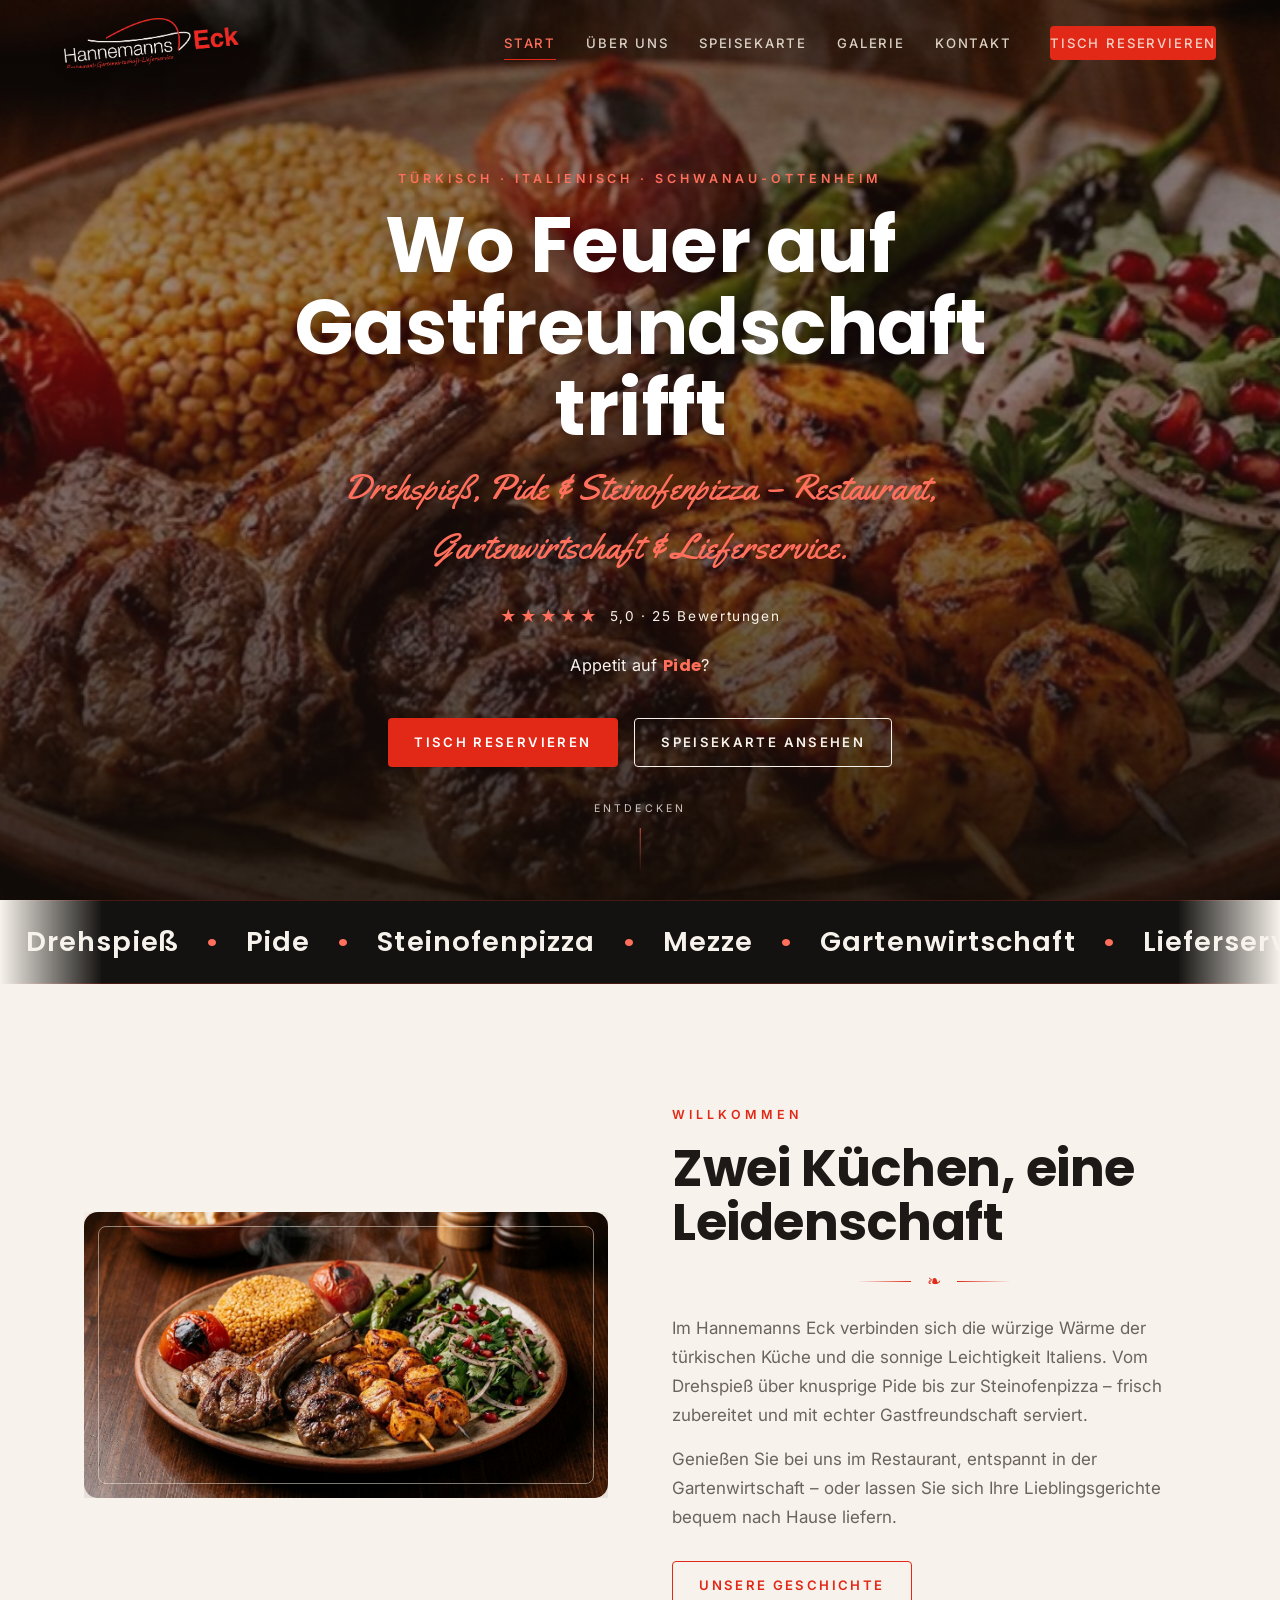
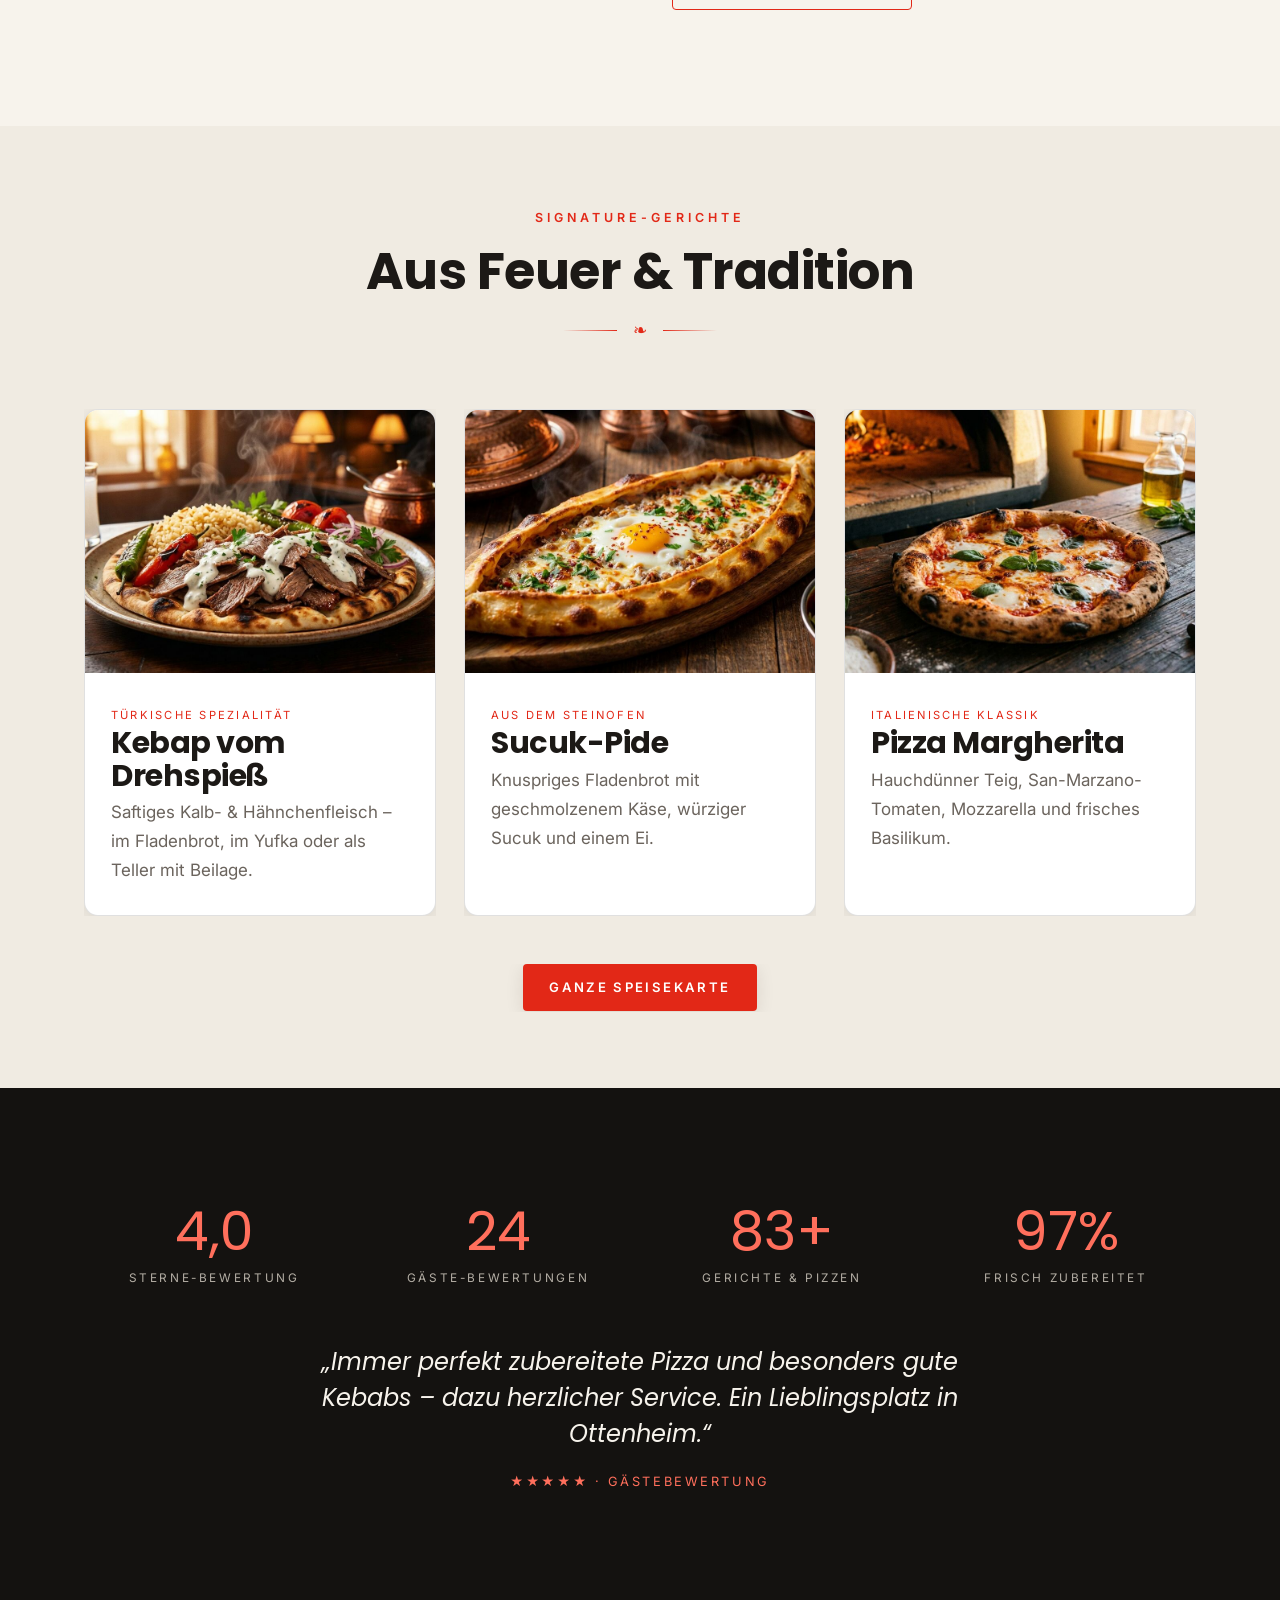
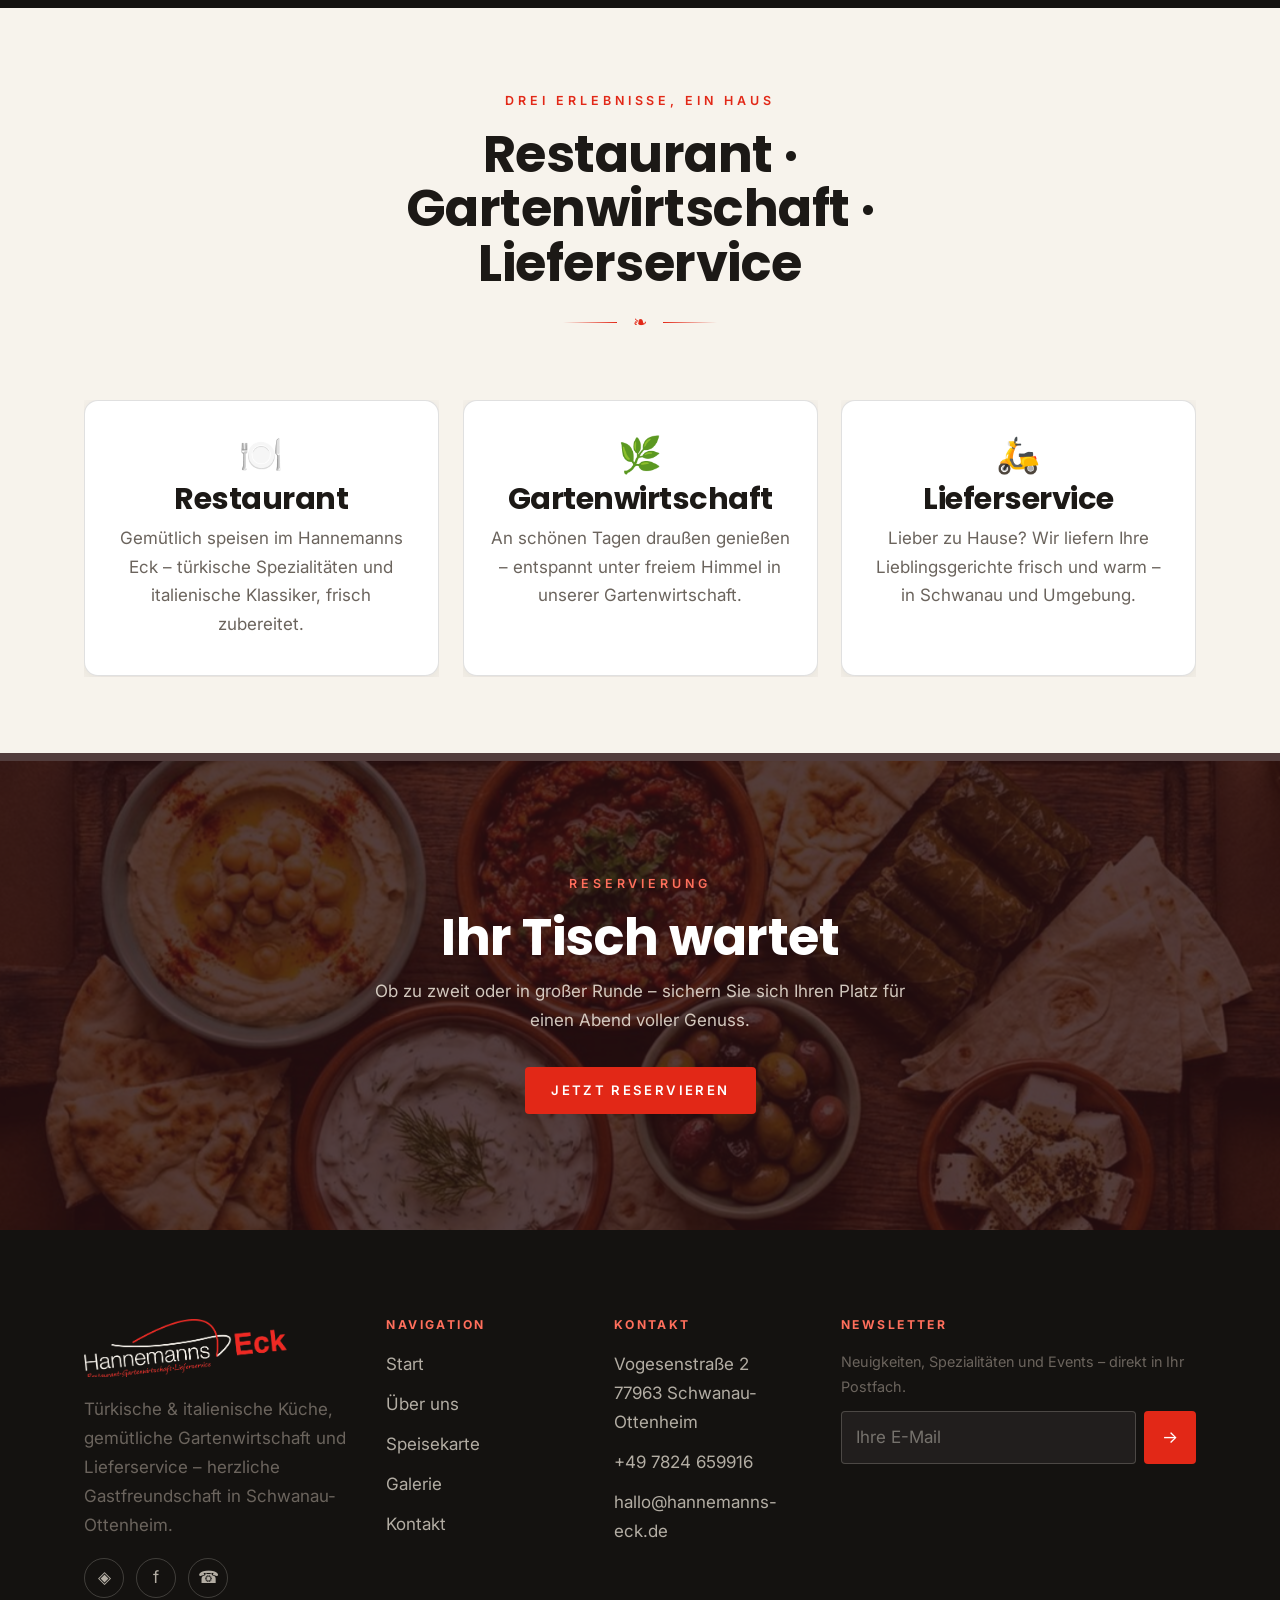
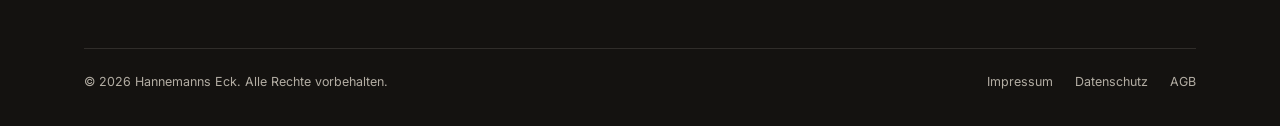
==== commit a1e1e021: "s" ====
--- a/index.html
+++ b/index.html
@@ -25,7 +25,7 @@
     "@context": "https://schema.org",
     "@type": "Restaurant",
     "name": "Hannemanns Eck",
-    "servesCuisine": ["Türkisch", "Italienisch", "Mediterran"],
+    "servesCuisine": ["Tärkisch", "Italienisch", "Mediterran"],
     "priceRange": "€€",
     "telephone": "+497824659916",
     "address": {
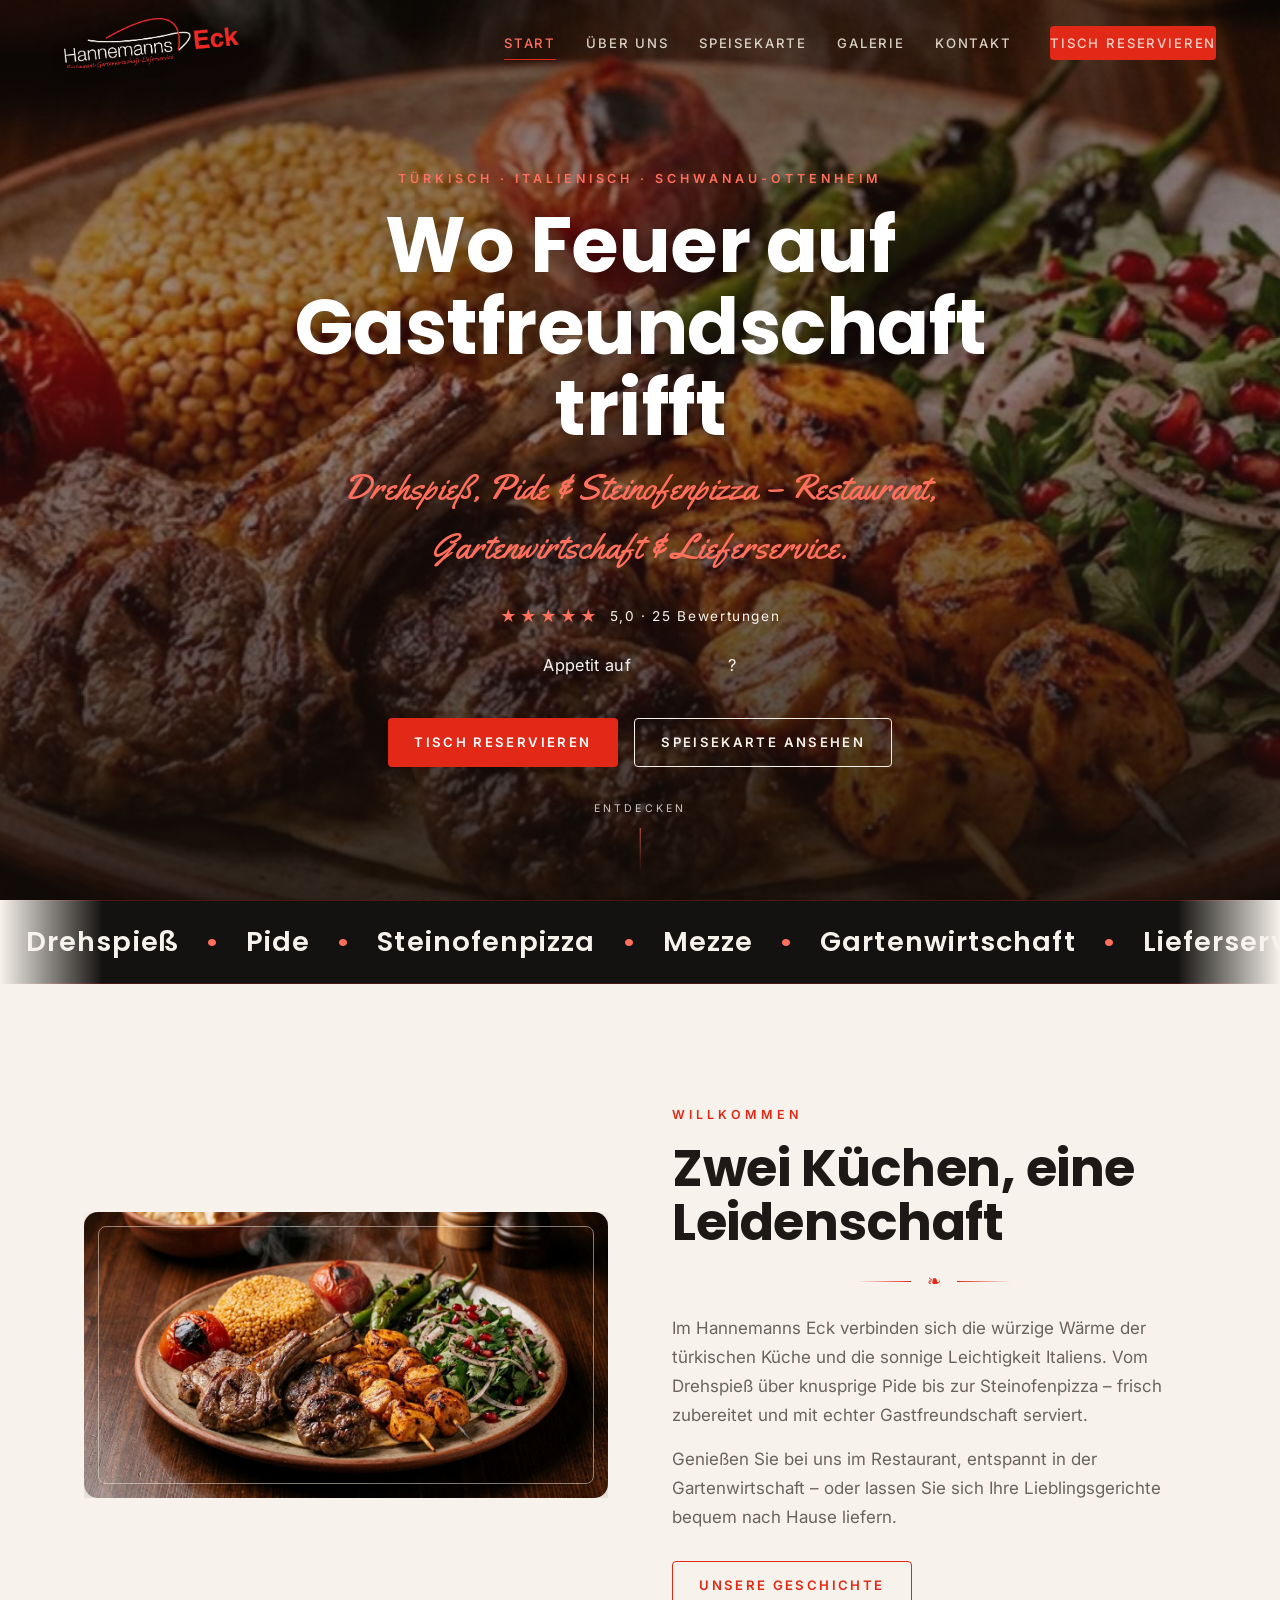
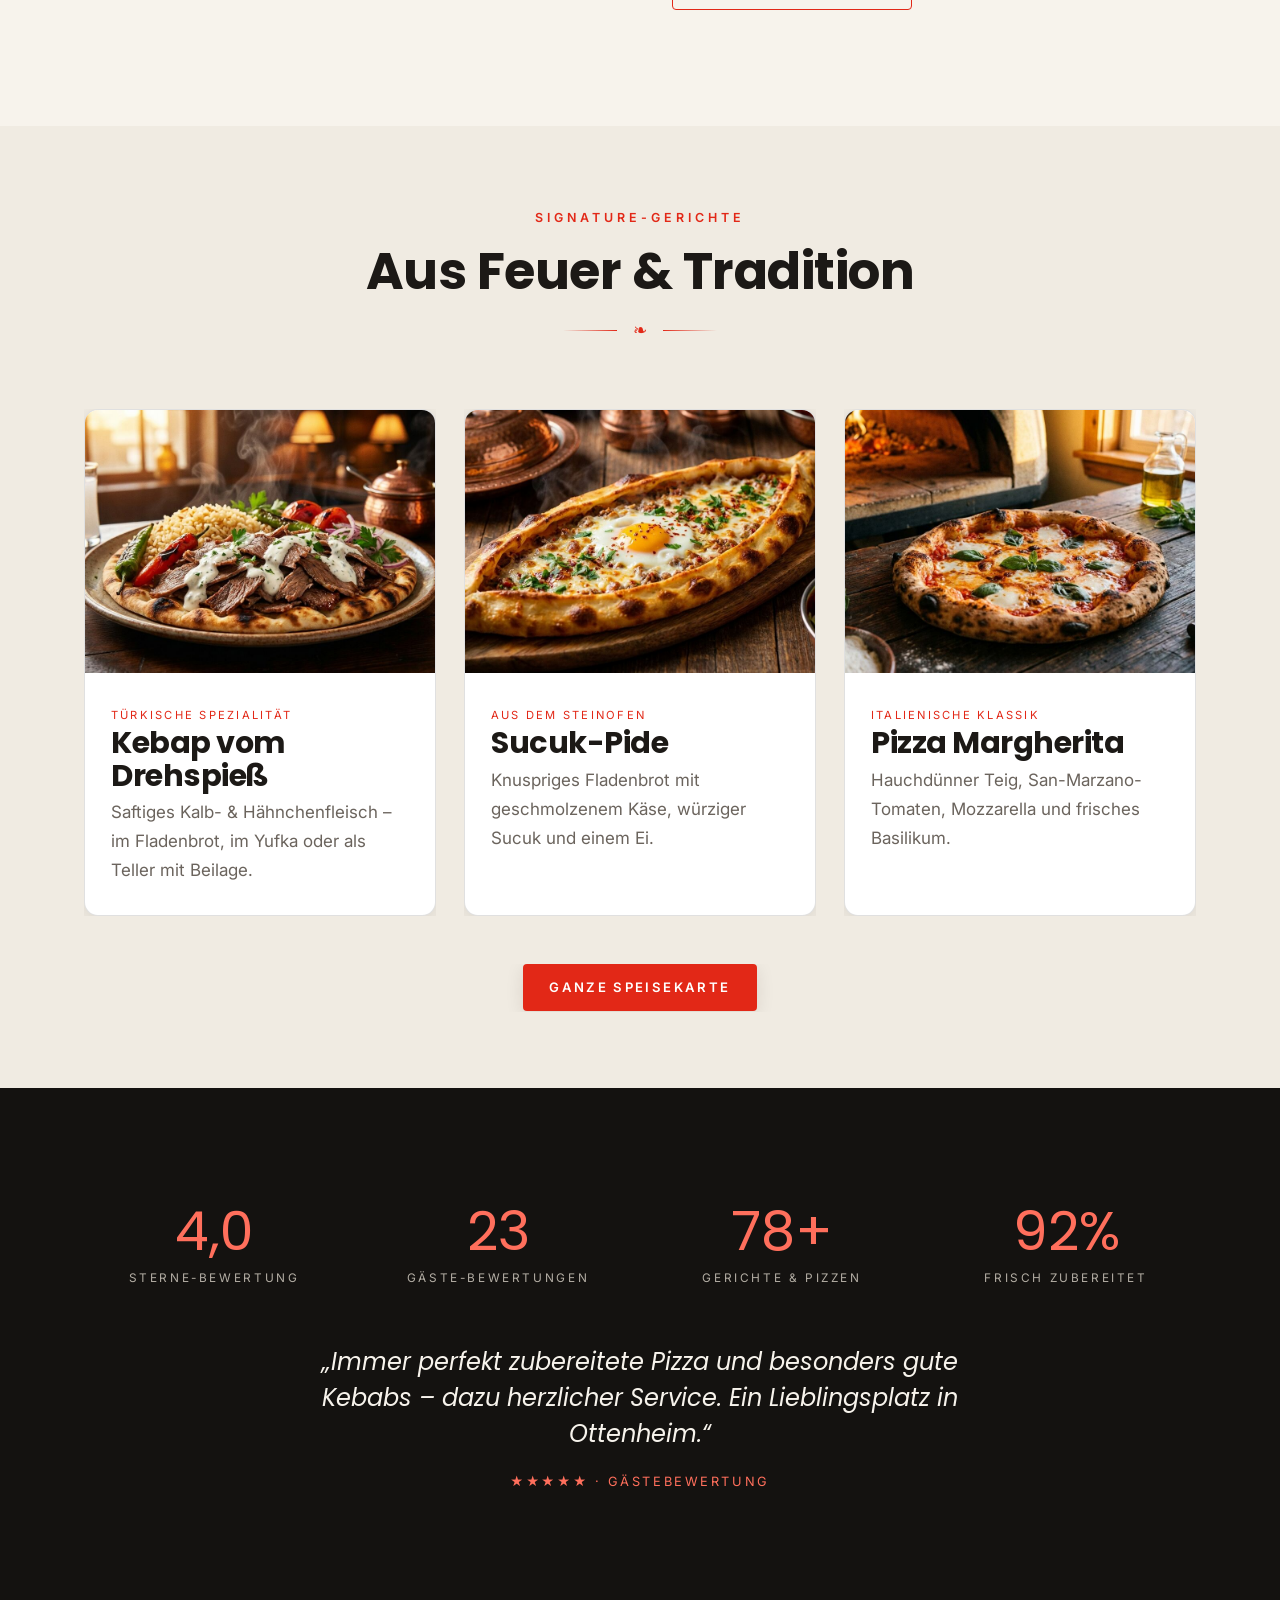
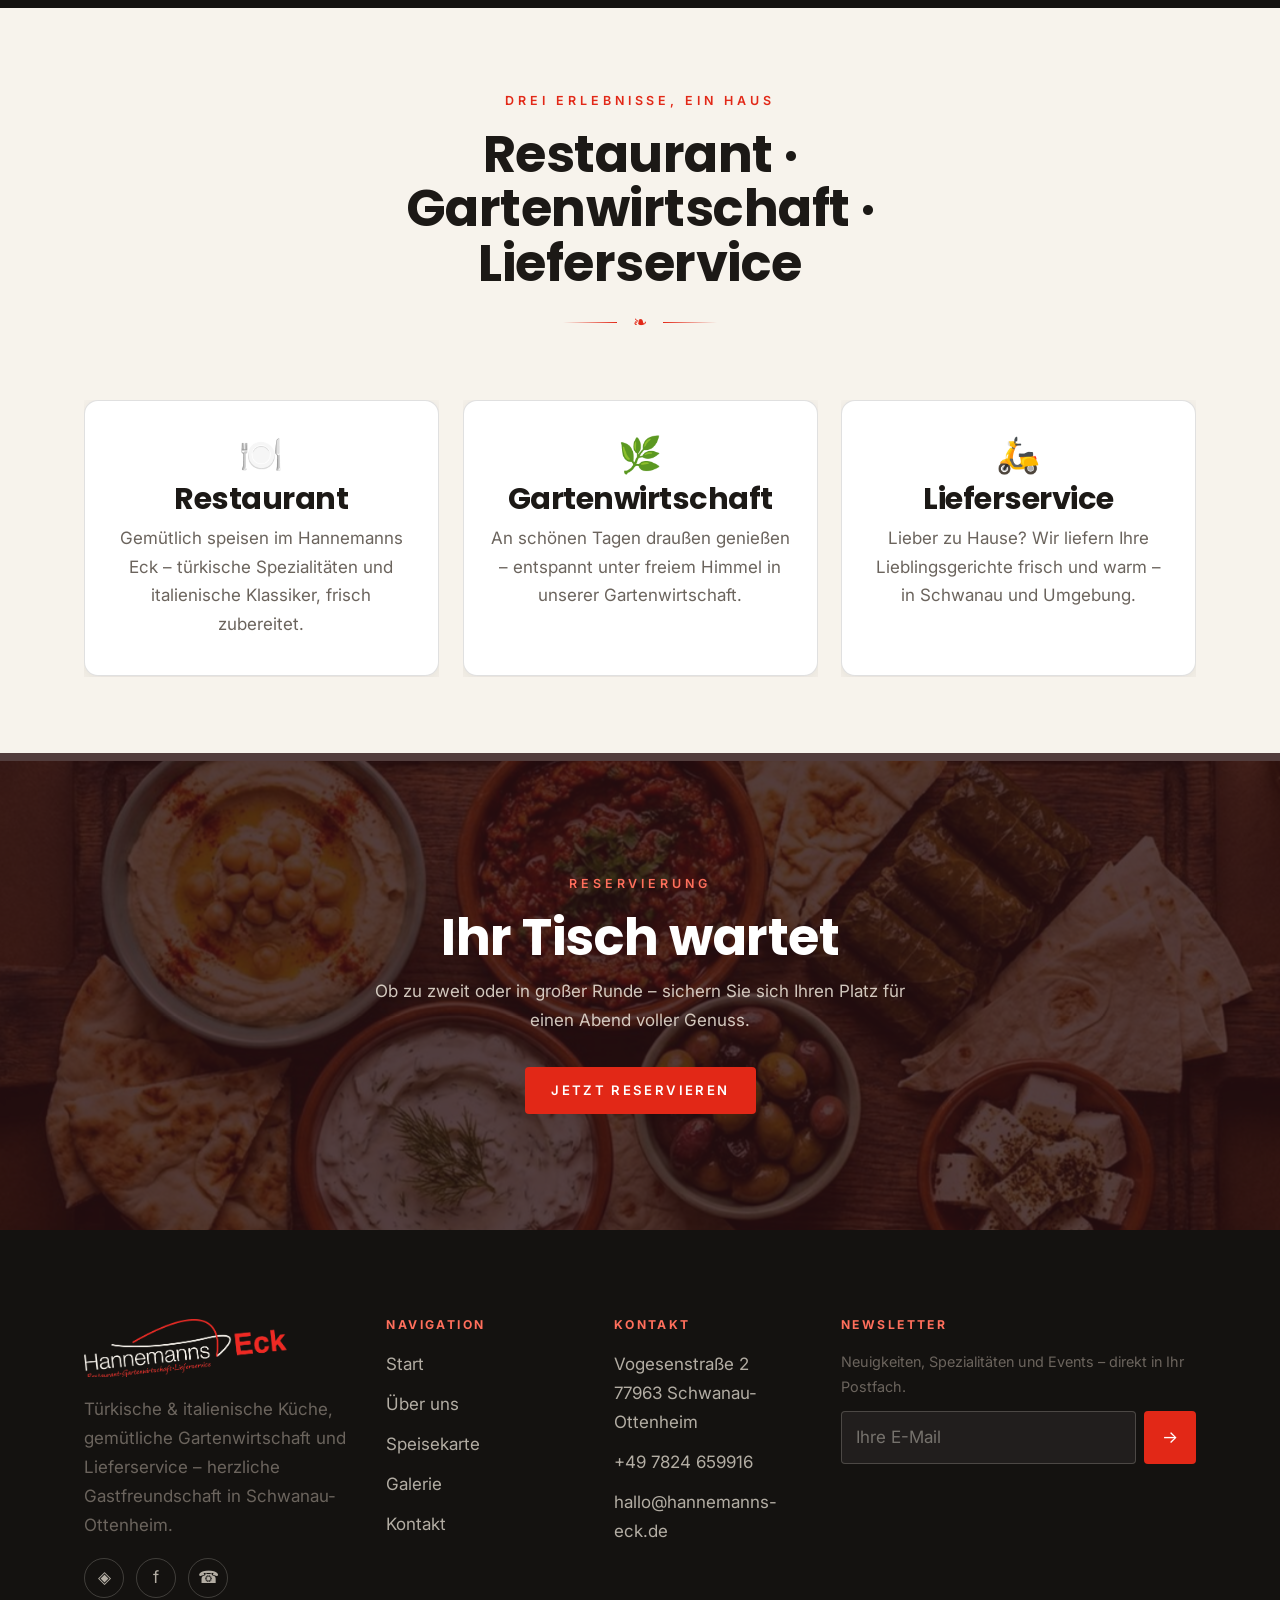
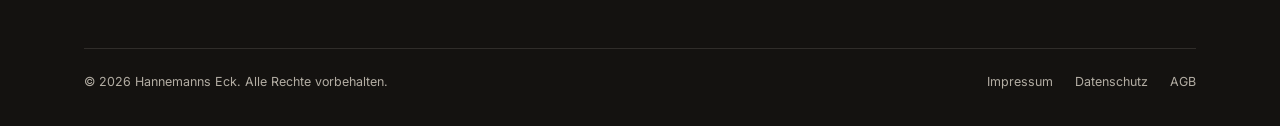
==== commit 11c5af96: "s" ====
--- a/index.html
+++ b/index.html
@@ -209,8 +209,6 @@
           <h4>Newsletter</h4>
           <p style="font-size:0.9rem">Neuigkeiten, Spezialitäten und Events – direkt in Ihr Postfach.</p>
           <form class="newsletter" data-confirm="news-success" novalidate>
-      <!-- Spamschutz (Honeypot) - von Menschen unsichtbar -->
-      <input type="text" name="_gotcha" tabindex="-1" autocomplete="off" aria-hidden="true" style="position:absolute;left:-9999px;width:1px;height:1px;opacity:0" />
             <input type="email" name="email" required placeholder="Ihre E-Mail" aria-label="E-Mail für Newsletter" />
             <button type="submit" aria-label="Abonnieren">→</button>
           </form>
